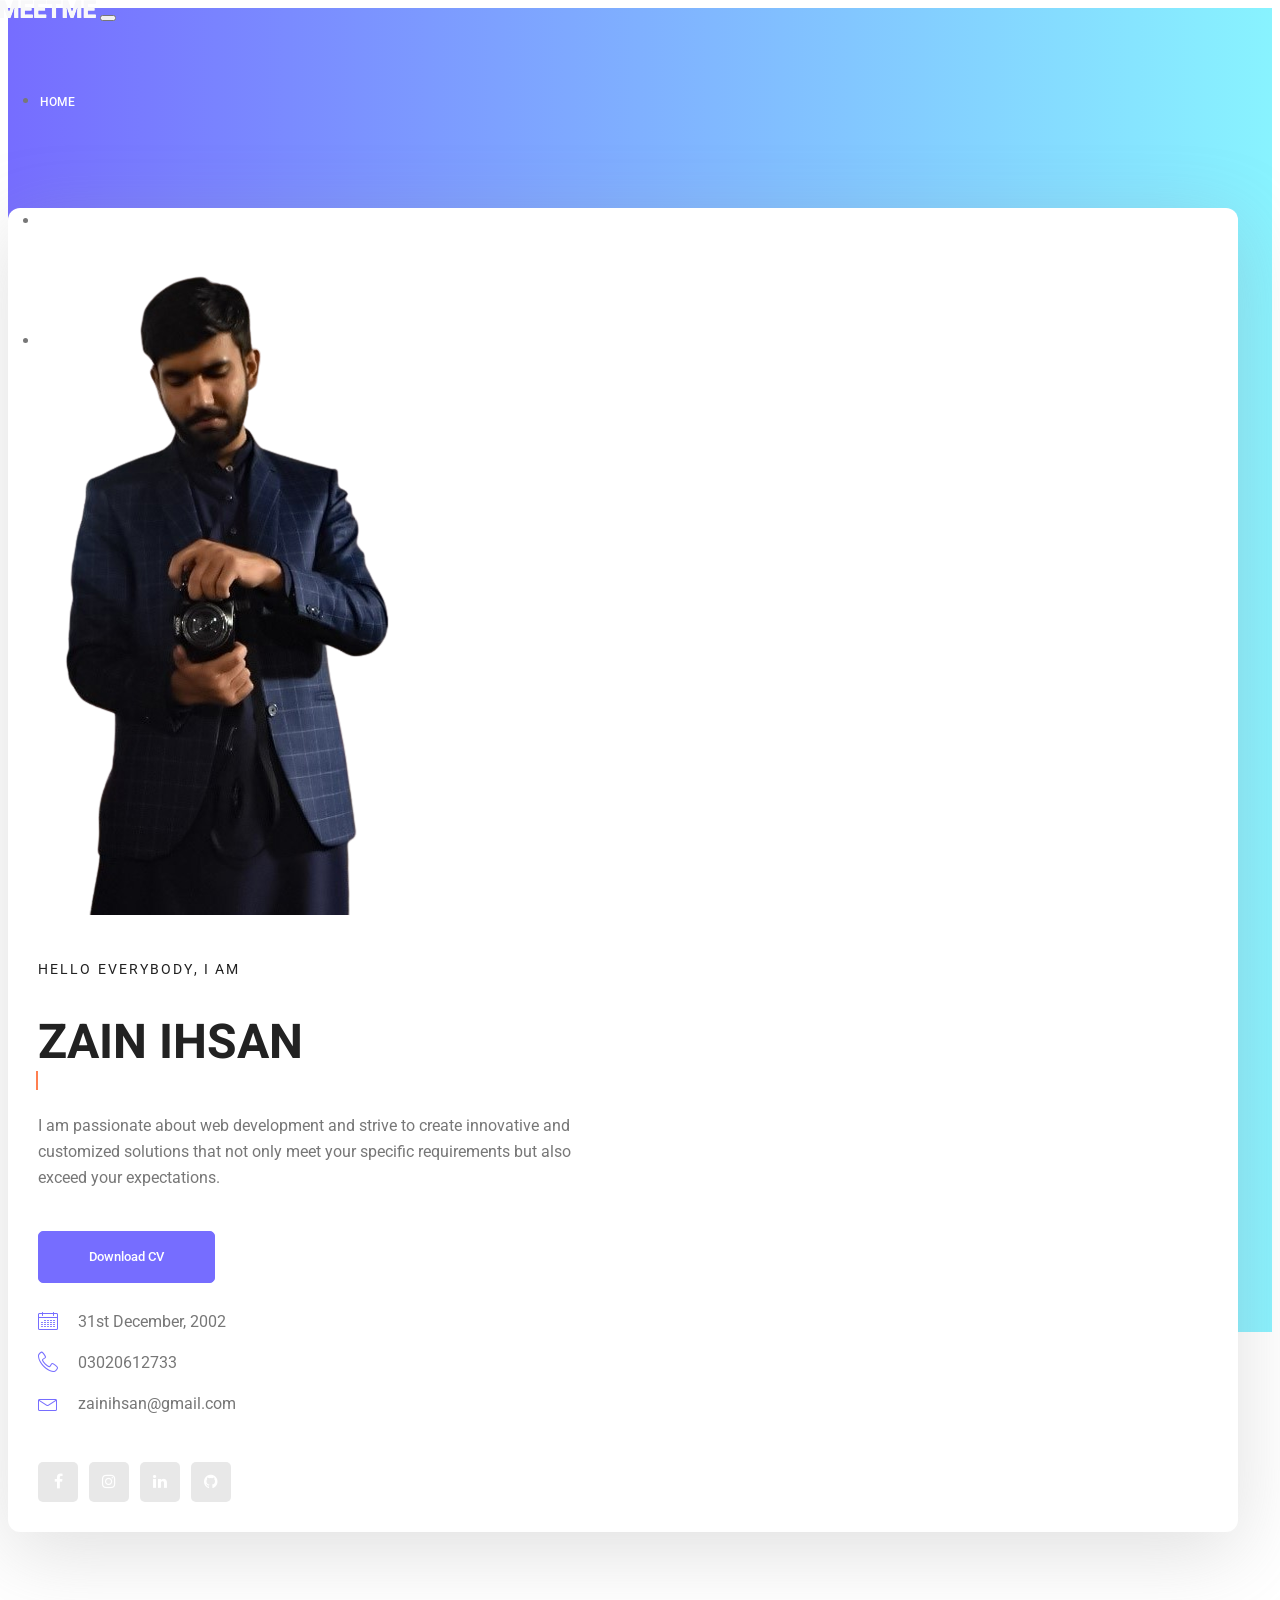
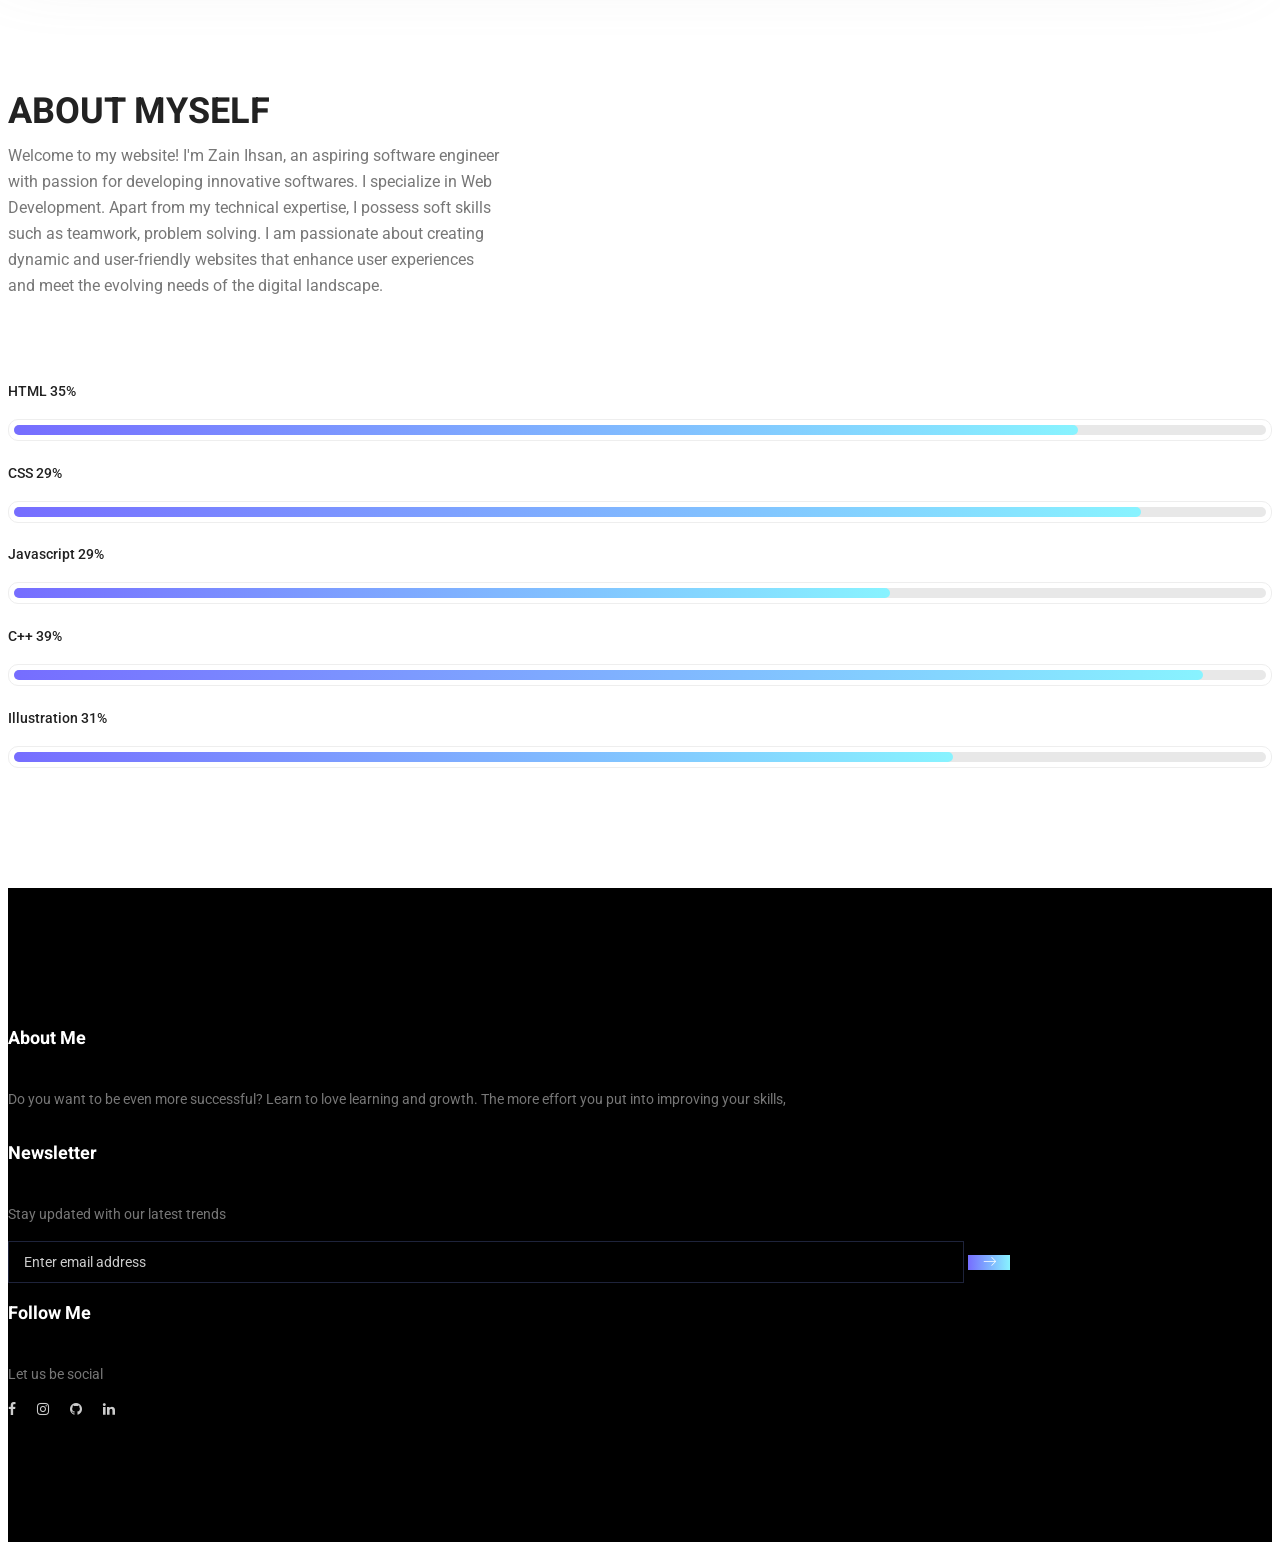
==== index.html @ ea58028f "Add files via upload" ====
<!doctype html>
<html lang="en">
    <head>
        <!-- Required meta tags -->
        <meta charset="utf-8">
        <meta name="viewport" content="width=device-width, initial-scale=1, shrink-to-fit=no">
        <link rel="icon" href="img/favicon.png" type="image/png">
        <title>Meet Zain</title>
        <!-- Bootstrap CSS -->
        <link rel="stylesheet" href="asset/css/bootstrap.css">
        <link rel="stylesheet" href="asset/vendors/linericon/style.css">
        <link rel="stylesheet" href="asset/css/font-awesome.min.css">
        <link rel="stylesheet" href="asset/vendors/owl-carousel/owl.carousel.min.css">
        <link rel="stylesheet" href="asset/vendors/lightbox/simpleLightbox.css">
        <link rel="stylesheet" href="asset/vendors/nice-select/css/nice-select.css">
        <link rel="stylesheet" href="asset/vendors/animate-css/animate.css">
        <link rel="stylesheet" href="asset/vendors/popup/magnific-popup.css">
        <link rel="stylesheet" href="asset/vendors/flaticon/flaticon.css">
        <!-- main css -->
        <link rel="stylesheet" href="asset/css/style.css">
        <link rel="stylesheet" href="asset/css/responsive.css">
    </head>
    <body>
        
        <!--================Header Menu Area =================-->
        <header class="header_area">
            <div class="main_menu">
            	<nav class="navbar navbar-expand-lg navbar-light">
					<div class="container box_1620">
						<!-- Brand and toggle get grouped for better mobile display -->
						<a class="navbar-brand logo_h" href="index.html"><img src="asset/img/logo.png" alt=""></a>
						<button class="navbar-toggler" type="button" data-toggle="collapse" data-target="#navbarSupportedContent" aria-controls="navbarSupportedContent" aria-expanded="false" aria-label="Toggle navigation">
							<span class="icon-bar"></span>
							<span class="icon-bar"></span>
							<span class="icon-bar"></span>
						</button>
						<!-- Collect the nav links, forms, and other content for toggling -->
						<div class="collapse navbar-collapse offset" id="navbarSupportedContent">
							<ul class="nav navbar-nav menu_nav ml-auto">
								<li class="nav-item active"><a class="nav-link" href="index.html">Home</a></li> 
							<!--	<li class="nav-item"><a class="nav-link" href="about-us.html">About</a></li> -->
								<li class="nav-item"><a class="nav-link" href="asset/services.html">Services</a></li> 
							<!--	<li class="nav-item submenu dropdown">
									<a href="#" class="nav-link dropdown-toggle" data-toggle="dropdown" role="button" aria-haspopup="true" aria-expanded="false">Pages</a>
									<ul class="dropdown-menu">
										<li class="nav-item"><a class="nav-link" href="portfolio.html">Portfolio</a></li>
										<li class="nav-item"><a class="nav-link" href="elements.html">Elements</a></li>
									</ul>
								</li> 
								<li class="nav-item submenu dropdown">
									<a href="#" class="nav-link dropdown-toggle" data-toggle="dropdown" role="button" aria-haspopup="true" aria-expanded="false">Blog</a>
									<ul class="dropdown-menu">
										<li class="nav-item"><a class="nav-link" href="blog.html">Blog</a></li>
										<li class="nav-item"><a class="nav-link" href="single-blog.html">Blog Details</a></li>
									</ul>
								</li> -->
								<li class="nav-item"><a class="nav-link" href="asset/contact.html">Contact</a></li>
							</ul>
						</div> 
					</div>
            	</nav>
            </div>
        </header>
        <!--================Header Menu Area =================-->
        
        <!--================Home Banner Area =================-->
        <section class="home_banner_area">
           	<div class="container box_1620">
           		<div class="banner_inner d-flex align-items-center">
					<div class="banner_content">
						<div class="media">
						<!--	<p style="font-family: Roboto, sans-serif;">Hello Everybody, I am</p> -->
							<div class="d-flex">
								<img src="asset/img/personal.png" alt="">
							</div>
							<div class="media-body">

								<div class="personal_text">
									<h6>Hello Everybody, i am</h6>
									<h3>Zain Ihsan</h3>
								<!--	<h4 style="color:orangered;">Junior Web Developer</h4> -->
								    <div class="animated-text"> <span></span> </div>
									<p>I am passionate about web development and strive to create innovative and customized solutions that not only meet your specific requirements but also exceed your expectations.</p>
									<div class="col-md-12 text-right">
                               <a herf="www.google.com" > <button  class="btn submit_btn"> <a href="asset/img/cvF.pdf" style="color: white;" 
                                       >Download CV </a></button> </a>
                            </div> 
                            <br>
									<ul class="list basic_info">
										<li><a href="#"><i class="lnr lnr-calendar-full"></i> 31st December, 2002</a></li>
										<li><a href="tel:03020612733"><i class="lnr lnr-phone-handset"></i> 03020612733</a></li>
										<li><a href="mailto:"zainihsan000@gmail.com><i class="lnr lnr-envelope"></i> zainihsan@gmail.com</a></li>
										
									</ul>
									<ul class="list personal_social">
										<li><a href="https://www.facebook.com/profile.php?id=100004659857976"><i class="fa fa-facebook"></i></a></li>
										<li><a href="https://www.instagram.com/zain_ihsan_000/"><i class="fa fa-instagram"></i></a></li>
										<li><a href="https://pk.linkedin.com/"><i class="fa fa-linkedin"></i></a></li>
										<li><a href="https://github.com/Zain-codes01"><i class="fa fa-github"></i></a></li>
									</ul>
								</div>
							</div>
						</div>
					</div>
				</div>
            </div>
        </section>
        <!--================End Home Banner Area =================-->
        
        <!--================Welcome Area =================-->
        <section class="welcome_area p_120">
        	<div class="container">
        		<div class="row welcome_inner">
        			<div class="col-lg-6">
        				<div class="welcome_text">
        					<h4>About Myself</h4>
        					<p>Welcome to my website! I'm Zain Ihsan, an aspiring software engineer with passion for developing
        					innovative softwares. I specialize in Web Development. Apart from my technical expertise, I possess
        				soft skills such as teamwork, problem solving. I am passionate about creating dynamic and user-friendly websites that enhance user experiences and meet the evolving needs of the digital landscape.</p>
        				<!--	<div class="row">
        						<div class="col-md-4">
        							<div class="wel_item">
        								<i class="lnr lnr-database"></i>
        								<h4>$2.5M</h4>
        								<p>Total Donation</p>
        							</div>
        						</div>
        						<div class="col-md-4">
        							<div class="wel_item">
        								<i class="lnr lnr-book"></i>
        								<h4>1465</h4>
        								<p>Total Projects</p>
        							</div>
        						</div>
        						<div class="col-md-4">
        							<div class="wel_item">
        								<i class="lnr lnr-users"></i>
        								<h4>3965</h4>
        								<p>Total Volunteers</p>
        						-->	</div>
        						</div>
        					</div>
        				</div>
        			</div>
        			<div class="col-lg-6">
        				<div class="tools_expert">
        					<div class="skill_main">
								<div class="skill_item">
									<h4>HTML <span class="counter">85</span>%</h4>
									<div class="progress_br">
										<div class="progress">
											<div class="progress-bar" role="progressbar" aria-valuenow="85" aria-valuemin="0" aria-valuemax="100"></div>
										</div>
									</div>
								</div>
								<div class="skill_item">
									<h4>CSS <span class="counter">70</span>%</h4>
									<div class="progress_br">
										<div class="progress">
											<div class="progress-bar" role="progressbar" aria-valuenow="90" aria-valuemin="0" aria-valuemax="100"></div>
										</div>
									</div>
								</div>
								<div class="skill_item">
									<h4>Javascript <span class="counter">70</span>%</h4>
									<div class="progress_br">
										<div class="progress">
											<div class="progress-bar" role="progressbar" aria-valuenow="70" aria-valuemin="0" aria-valuemax="100"></div>
										</div>
									</div>
								</div>
								<div class="skill_item">
									<h4>C++ <span class="counter">95</span>%</h4>
									<div class="progress_br">
										<div class="progress">
											<div class="progress-bar" role="progressbar" aria-valuenow="95" aria-valuemin="0" aria-valuemax="100"></div>
										</div>
									</div>
								</div>
								<div class="skill_item">
									<h4>Illustration <span class="counter">75</span>%</h4>
									<div class="progress_br">
										<div class="progress">
											<div class="progress-bar" role="progressbar" aria-valuenow="75" aria-valuemin="0" aria-valuemax="100"></div>
										</div>
									</div>
								</div>
							</div>
        				</div>
        			</div>
        		</div>
        	</div>
        </section>
        <!--================End Welcome Area =================-->
        
        <!--================Education =================-->
  <!--      <section class="mytabs_area p_120">
        	<div class="container">
        		<div class="tabs_inner">
					<ul class="nav nav-tabs" id="myTab" role="tablist">
					
						<li class="nav-item">
							<a class="nav-link active" id="profile-tab" data-toggle="tab" href="#profile" role="tab" aria-controls="profile" aria-selected="false">My Education</a>
						</li>
					</ul>
					<div class="tab-content" id="myTabContent">
						<div class="tab-pane fade show active" id="home" role="tabpanel" aria-labelledby="home-tab">
							<ul class="list">
								<li>
									<span></span>
									<div class="media">
										<div class="d-flex">
											<p>March 2017 to 2018</p>
										</div>
										<div class="media-body">
											<h4>Matriculation</h4>
											<p>Hassan Scholars Public School <br />Narowal</p>
										</div>
									</div>
								</li>
								<li>
									<span></span>
									<div class="media">
										<div class="d-flex">
											<p>March 2018 to 2020</p>
										</div>
										<div class="media-body">
											<h4>Intermediate</h4>
											<p>Aspire College <br /> Narowal</p>
										</div>
									</div>
								</li>
								<li>
								<span></span>
									<div class="media">
										<div class="d-flex">
											<p>March 0000 to 0000</p>
										</div>
										<div class="media-body">
											<h4>BS Computer Science</h4>
											<p>Virtual University <br /> Lahore</p>
										</div>
									</div>
								</li>
							</ul>
						</div>
						<div class="tab-pane fade" id="profile" role="tabpanel" aria-labelledby="profile-tab">
							<ul class="list">
								<li>
									<span></span>
									<div class="media">
										<div class="d-flex">
											<p></p>
										</div>
										<div class="media-body">
											<h4>BS Computer Science</h4>
											<p>Riphah International University <br /> Lahore</p>
										</div>
									</div>
								</li>
								<li>
									<span></span>
									<div class="media">
										<div class="d-flex">
											<p>March 2017 to present</p>
										</div>
										<div class="media-body">
											<h4>Colorlib</h4>
											<p>Senior Web Developer <br />Santa monica, Los angeles</p>
										</div>
									</div>
								</li>
								<li>
								<span></span>
									<div class="media">
										<div class="d-flex">
											<p>March 2017 to present</p>
										</div>
										<div class="media-body">
											<h4>Colorlib</h4>
											<p>Senior Web Developer <br />Santa monica, Los angeles</p>
										</div>
									</div>
								</li>
							</ul>
						</div>
					</div>
        		</div>
        	</div>
        </section>   -->




        <!--================End My Tabs Area =================-->
        
        <!--================Feature Area =================-->
        <!--
        <section class="feature_area p_120">
        	<div class="container">
        		<div class="main_title">
        			<h2>offerings to my clients</h2>
        			<p>If you are looking at blank cassettes on the web, you may be very confused at the difference in price. You may see some for as low as $.17 each.</p>
        		</div>
        		<div class="feature_inner row">
        			<div class="col-lg-4 col-md-6">
        				<div class="feature_item">
        					<i class="flaticon-city"></i>
        					<h4>Architecture</h4>
        					<p>If you are looking at blank cassettes on the web, you may be very confused at the difference in price. You may see some for as low as $17 each.</p>
        				</div>
        			</div>
        			<div class="col-lg-4 col-md-6">
        				<div class="feature_item">
        					<i class="flaticon-skyline"></i>
        					<h4>Interior Design</h4>
        					<p>If you are looking at blank cassettes on the web, you may be very confused at the difference in price. You may see some for as low as $17 each.</p>
        				</div>
        			</div>
        			<div class="col-lg-4 col-md-6">
        				<div class="feature_item">
        					<i class="flaticon-sketch"></i>
        					<h4>Concept Design</h4>
        					<p>If you are looking at blank cassettes on the web, you may be very confused at the difference in price. You may see some for as low as $17 each.</p>
        				</div>
        			</div>
        		</div>
        	</div>
        </section> -->
        <!--================End Feature Area =================-->
        
        <!--================Home Gallery Area =================-->
        <!--
        <section class="home_gallery_area p_120">
        	<div class="container">
        		<div class="main_title">
        			<h2>Our Latest Featured Projects</h2>
        			<p>Who are in extremely love with eco friendly system.</p>
        		</div>
        		<div class="isotope_fillter">
        			<ul class="gallery_filter list">
						<li class="active" data-filter="*"><a href="#">All</a></li>
						<li data-filter=".brand"><a href="#">Vector</a></li>
						<li data-filter=".manipul"><a href="#">Raster</a></li>
						<li data-filter=".creative"><a href="#">UI/UX</a></li>
						<li data-filter=".design"><a href="#">Printing</a></li>
					</ul>
        		</div>
        	</div>
        	<div class="container">
        		<div class="gallery_f_inner row imageGallery1">
        			<div class="col-lg-4 col-md-4 col-sm-6 brand manipul design print">
        				<div class="h_gallery_item">
        					<div class="g_img_item">
        						<img class="img-fluid" src="img/gallery/project-1.jpg" alt="">
        						<a class="light" href="img/gallery/project-1.jpg"><img src="img/gallery/icon.png" alt=""></a>
        					</div>
        					<div class="g_item_text">
        						<h4>3D Helmet Design</h4>
        						<p>Client Project</p>
        					</div>
        				</div>
        			</div>
        			<div class="col-lg-4 col-md-4 col-sm-6 brand manipul creative">
        				<div class="h_gallery_item">
        					<div class="g_img_item">
        						<img class="img-fluid" src="img/gallery/project-2.jpg" alt="">
        						<a class="light" href="img/gallery/project-2.jpg"><img src="img/gallery/icon.png" alt=""></a>
        					</div>
        					<div class="g_item_text">
        						<h4>2D Vinyl Design</h4>
        						<p>Client Project</p>
        					</div>
        				</div>
        			</div>
        			<div class="col-lg-4 col-md-4 col-sm-6 manipul creative design print">
        				<div class="h_gallery_item">
        					<div class="g_img_item">
        						<img class="img-fluid" src="img/gallery/project-3.jpg" alt="">
        						<a class="light" href="img/gallery/project-3.jpg"><img src="img/gallery/icon.png" alt=""></a>
        					</div>
        					<div class="g_item_text">
        						<h4>Creative Poster Design</h4>
        						<p>Client Project</p>
        					</div>
        				</div>
        			</div>
        			<div class="col-lg-4 col-md-4 col-sm-6 brand creative print">
        				<div class="h_gallery_item">
        					<div class="g_img_item">
        						<img class="img-fluid" src="img/gallery/project-4.jpg" alt="">
        						<a class="light" href="img/gallery/project-4.jpg"><img src="img/gallery/icon.png" alt=""></a>
        					</div>
        					<div class="g_item_text">
        						<h4>Embosed Logo Design</h4>
        						<p>Client Project</p>
        					</div>
        				</div>
        			</div>
        			<div class="col-lg-4 col-md-4 col-sm-6 brand manipul design">
        				<div class="h_gallery_item">
        					<div class="g_img_item">
        						<img class="img-fluid" src="img/gallery/project-5.jpg" alt="">
        						<a class="light" href="img/gallery/project-5.jpg"><img src="img/gallery/icon.png" alt=""></a>
        					</div>
        					<div class="g_item_text">
        						<h4>3D Disposable Bottle</h4>
        						<p>Client Project</p>
        					</div>
        				</div>
        			</div>
        			<div class="col-lg-4 col-md-4 col-sm-6 brand creative">
        				<div class="h_gallery_item">
        					<div class="g_img_item">
        						<img class="img-fluid" src="img/gallery/project-6.jpg" alt="">
        						<a class="light" href="img/gallery/project-6.jpg"><img src="img/gallery/icon.png" alt=""></a>
        					</div>
        					<div class="g_item_text">
        						<h4>3D Logo Design</h4>
        						<p>Client Project</p>
        					</div>
        				</div>
        			</div>
        		</div>
        		<div class="more_btn">
        			<a class="main_btn" href="#">Load More Items</a>
        		</div>
        	</div>
        </section>  -->
        <!--================End Home Gallery Area =================-->
        
        <!--================Testimonials Area =================-->
      <!--  <section class="testimonials_area p_120">
        	<div class="container">
        		<div class="main_title">
        			<h2>Testimonials</h2>
        			<p>If you are looking at blank cassettes on the web, you may be very confused at the difference in price. You may see some for as low as $.17 each.</p>
        		</div>
        		<div class="testi_inner">
					<div class="testi_slider owl-carousel">
						<div class="item">
							<div class="testi_item">
								<p>As conscious traveling Paup ers we must always be oncerned about our dear Mother Earth. If you think about it, you travel across her face</p>
								<h4>Fanny Spencer</h4>
								<a href="#"><i class="fa fa-star"></i></a>
								<a href="#"><i class="fa fa-star"></i></a>
								<a href="#"><i class="fa fa-star"></i></a>
								<a href="#"><i class="fa fa-star"></i></a>
								<a href="#"><i class="fa fa-star-half-o"></i></a>
							</div>
						</div>
						<div class="item">
							<div class="testi_item">
								<p>As conscious traveling Paup ers we must always be oncerned about our dear Mother Earth. If you think about it, you travel across her face</p>
								<h4>Fanny Spencer</h4>
								<a href="#"><i class="fa fa-star"></i></a>
								<a href="#"><i class="fa fa-star"></i></a>
								<a href="#"><i class="fa fa-star"></i></a>
								<a href="#"><i class="fa fa-star"></i></a>
								<a href="#"><i class="fa fa-star-half-o"></i></a>
							</div>
						</div>
						<div class="item">
							<div class="testi_item">
								<p>As conscious traveling Paup ers we must always be oncerned about our dear Mother Earth. If you think about it, you travel across her face</p>
								<h4>Fanny Spencer</h4>
								<a href="#"><i class="fa fa-star"></i></a>
								<a href="#"><i class="fa fa-star"></i></a>
								<a href="#"><i class="fa fa-star"></i></a>
								<a href="#"><i class="fa fa-star"></i></a>
								<a href="#"><i class="fa fa-star-half-o"></i></a>
							</div>
						</div>
					</div>
        		</div>
        	</div>
        </section>  -->
        <!--================End Testimonials Area =================-->
        
        <!--================Footer Area =================-->
        <footer class="footer_area p_120">
        	<div class="container">
        		<div class="row footer_inner">
        			<div class="col-lg-5 col-sm-6">
        				<aside class="f_widget ab_widget">
        					<div class="f_title">
        						<h3>About Me</h3>
        					</div>
        					<p>Do you want to be even more successful? Learn to love learning and growth. The more effort you put into improving your skills,</p>
        					
        				</aside>
        			</div>
        			<div class="col-lg-5 col-sm-6">
        				<aside class="f_widget news_widget">
        					<div class="f_title">
        						<h3>Newsletter</h3>
        					</div>
        					<p>Stay updated with our latest trends</p>
        					<div id="mc_embed_signup">
                                <form target="_blank" action="https://spondonit.us12.list-manage.com/subscribe/post?u=1462626880ade1ac87bd9c93a&amp;id=92a4423d01" method="get" class="subscribe_form relative">
                                	<div class="input-group d-flex flex-row">
                                        <input name="EMAIL" placeholder="Enter email address" onfocus="this.placeholder = ''" onblur="this.placeholder = 'Email Address '" required="" type="email">
                                        <button class="btn sub-btn"><span class="lnr lnr-arrow-right"></span></button>		
                                    </div>				
                                    <div class="mt-10 info"></div>
                                </form>
                            </div>
        				</aside>
        			</div>
        			<div class="col-lg-2">
        				<aside class="f_widget social_widget">
        					<div class="f_title">
        						<h3>Follow Me</h3>
        					</div>
        					<p>Let us be social</p>
        					<ul class="list">
        						<li><a href="https://www.facebook.com/profile.php?id=100004659857976"><i class="fa fa-facebook"></i></a></li>
        						<li><a href="https://www.instagram.com/zain_ihsan_000/"><i class="fa fa-instagram"></i></a></li>
        						<li><a href="https://github.com/Zain-codes01"><i class="fa fa-github"></i></a></li>
        						<li><a href="#"><i class="fa fa-linkedin"></i></a></li>
        					</ul>
        				</aside>
        			</div>
        		</div>
        	</div>
        </footer>
        <!--================End Footer Area =================-->
        
        
        
        
        
        
        <!-- Optional JavaScript -->
        <!-- jQuery first, then Popper.js, then Bootstrap JS -->
        <script src="asset/js/jquery-3.3.1.min.js"></script>
        <script src="asset/js/popper.js"></script>
        <script src="asset/js/bootstrap.min.js"></script>
        <script src="asset/js/stellar.js"></script>
        <script src="asset/vendors/lightbox/simpleLightbox.min.js"></script>
        <script src="asset/vendors/nice-select/js/jquery.nice-select.min.js"></script>
        <script src="asset/vendors/isotope/imagesloaded.pkgd.min.js"></script>
        <script src="asset/vendors/isotope/isotope.pkgd.min.js"></script>
        <script src="asset/vendors/owl-carousel/owl.carousel.min.js"></script>
        <script src="asset/vendors/popup/jquery.magnific-popup.min.js"></script>
        <script src="asset/js/jquery.ajaxchimp.min.js"></script>
        <script src="asset/vendors/counter-up/jquery.waypoints.min.js"></script>
        <script src="asset/vendors/counter-up/jquery.counterup.min.js"></script>
        <script src="asset/js/mail-script.js"></script>
        <script src="asset/js/theme.js"></script>
    </body>
</html>
---- asset/vendors/linericon/style.css ----
@font-face {
	font-family: 'Linearicons-Free';
	src:url('fonts/Linearicons-Free.eot?w118d');
	src:url('fonts/Linearicons-Free.eot?#iefixw118d') format('embedded-opentype'),
		url('fonts/Linearicons-Free.woff2?w118d') format('woff2'),
		url('fonts/Linearicons-Free.woff?w118d') format('woff'),
		url('fonts/Linearicons-Free.ttf?w118d') format('truetype'),
		url('fonts/Linearicons-Free.svg?w118d#Linearicons-Free') format('svg');
	font-weight: normal;
	font-style: normal;
}

.lnr {
	font-family: 'Linearicons-Free';
	speak: none;
	font-style: normal;
	font-weight: normal;
	font-variant: normal;
	text-transform: none;
	line-height: 1;

	/* Better Font Rendering =========== */
	-webkit-font-smoothing: antialiased;
	-moz-osx-font-smoothing: grayscale;
}

.lnr-home:before {
	content: "\e800";
}
.lnr-apartment:before {
	content: "\e801";
}
.lnr-pencil:before {
	content: "\e802";
}
.lnr-magic-wand:before {
	content: "\e803";
}
.lnr-drop:before {
	content: "\e804";
}
.lnr-lighter:before {
	content: "\e805";
}
.lnr-poop:before {
	content: "\e806";
}
.lnr-sun:before {
	content: "\e807";
}
.lnr-moon:before {
	content: "\e808";
}
.lnr-cloud:before {
	content: "\e809";
}
.lnr-cloud-upload:before {
	content: "\e80a";
}
.lnr-cloud-download:before {
	content: "\e80b";
}
.lnr-cloud-sync:before {
	content: "\e80c";
}
.lnr-cloud-check:before {
	content: "\e80d";
}
.lnr-database:before {
	content: "\e80e";
}
.lnr-lock:before {
	content: "\e80f";
}
.lnr-cog:before {
	content: "\e810";
}
.lnr-trash:before {
	content: "\e811";
}
.lnr-dice:before {
	content: "\e812";
}
.lnr-heart:before {
	content: "\e813";
}
.lnr-star:before {
	content: "\e814";
}
.lnr-star-half:before {
	content: "\e815";
}
.lnr-star-empty:before {
	content: "\e816";
}
.lnr-flag:before {
	content: "\e817";
}
.lnr-envelope:before {
	content: "\e818";
}
.lnr-paperclip:before {
	content: "\e819";
}
.lnr-inbox:before {
	content: "\e81a";
}
.lnr-eye:before {
	content: "\e81b";
}
.lnr-printer:before {
	content: "\e81c";
}
.lnr-file-empty:before {
	content: "\e81d";
}
.lnr-file-add:before {
	content: "\e81e";
}
.lnr-enter:before {
	content: "\e81f";
}
.lnr-exit:before {
	content: "\e820";
}
.lnr-graduation-hat:before {
	content: "\e821";
}
.lnr-license:before {
	content: "\e822";
}
.lnr-music-note:before {
	content: "\e823";
}
.lnr-film-play:before {
	content: "\e824";
}
.lnr-camera-video:before {
	content: "\e825";
}
.lnr-camera:before {
	content: "\e826";
}
.lnr-picture:before {
	content: "\e827";
}
.lnr-book:before {
	content: "\e828";
}
.lnr-bookmark:before {
	content: "\e829";
}
.lnr-user:before {
	content: "\e82a";
}
.lnr-users:before {
	content: "\e82b";
}
.lnr-shirt:before {
	content: "\e82c";
}
.lnr-store:before {
	content: "\e82d";
}
.lnr-cart:before {
	content: "\e82e";
}
.lnr-tag:before {
	content: "\e82f";
}
.lnr-phone-handset:before {
	content: "\e830";
}
.lnr-phone:before {
	content: "\e831";
}
.lnr-pushpin:before {
	content: "\e832";
}
.lnr-map-marker:before {
	content: "\e833";
}
.lnr-map:before {
	content: "\e834";
}
.lnr-location:before {
	content: "\e835";
}
.lnr-calendar-full:before {
	content: "\e836";
}
.lnr-keyboard:before {
	content: "\e837";
}
.lnr-spell-check:before {
	content: "\e838";
}
.lnr-screen:before {
	content: "\e839";
}
.lnr-smartphone:before {
	content: "\e83a";
}
.lnr-tablet:before {
	content: "\e83b";
}
.lnr-laptop:before {
	content: "\e83c";
}
.lnr-laptop-phone:before {
	content: "\e83d";
}
.lnr-power-switch:before {
	content: "\e83e";
}
.lnr-bubble:before {
	content: "\e83f";
}
.lnr-heart-pulse:before {
	content: "\e840";
}
.lnr-construction:before {
	content: "\e841";
}
.lnr-pie-chart:before {
	content: "\e842";
}
.lnr-chart-bars:before {
	content: "\e843";
}
.lnr-gift:before {
	content: "\e844";
}
.lnr-diamond:before {
	content: "\e845";
}
.lnr-linearicons:before {
	content: "\e846";
}
.lnr-dinner:before {
	content: "\e847";
}
.lnr-coffee-cup:before {
	content: "\e848";
}
.lnr-leaf:before {
	content: "\e849";
}
.lnr-paw:before {
	content: "\e84a";
}
.lnr-rocket:before {
	content: "\e84b";
}
.lnr-briefcase:before {
	content: "\e84c";
}
.lnr-bus:before {
	content: "\e84d";
}
.lnr-car:before {
	content: "\e84e";
}
.lnr-train:before {
	content: "\e84f";
}
.lnr-bicycle:before {
	content: "\e850";
}
.lnr-wheelchair:before {
	content: "\e851";
}
.lnr-select:before {
	content: "\e852";
}
.lnr-earth:before {
	content: "\e853";
}
.lnr-smile:before {
	content: "\e854";
}
.lnr-sad:before {
	content: "\e855";
}
.lnr-neutral:before {
	content: "\e856";
}
.lnr-mustache:before {
	content: "\e857";
}
.lnr-alarm:before {
	content: "\e858";
}
.lnr-bullhorn:before {
	content: "\e859";
}
.lnr-volume-high:before {
	content: "\e85a";
}
.lnr-volume-medium:before {
	content: "\e85b";
}
.lnr-volume-low:before {
	content: "\e85c";
}
.lnr-volume:before {
	content: "\e85d";
}
.lnr-mic:before {
	content: "\e85e";
}
.lnr-hourglass:before {
	content: "\e85f";
}
.lnr-undo:before {
	content: "\e860";
}
.lnr-redo:before {
	content: "\e861";
}
.lnr-sync:before {
	content: "\e862";
}
.lnr-history:before {
	content: "\e863";
}
.lnr-clock:before {
	content: "\e864";
}
.lnr-download:before {
	content: "\e865";
}
.lnr-upload:before {
	content: "\e866";
}
.lnr-enter-down:before {
	content: "\e867";
}
.lnr-exit-up:before {
	content: "\e868";
}
.lnr-bug:before {
	content: "\e869";
}
.lnr-code:before {
	content: "\e86a";
}
.lnr-link:before {
	content: "\e86b";
}
.lnr-unlink:before {
	content: "\e86c";
}
.lnr-thumbs-up:before {
	content: "\e86d";
}
.lnr-thumbs-down:before {
	content: "\e86e";
}
.lnr-magnifier:before {
	content: "\e86f";
}
.lnr-cross:before {
	content: "\e870";
}
.lnr-menu:before {
	content: "\e871";
}
.lnr-list:before {
	content: "\e872";
}
.lnr-chevron-up:before {
	content: "\e873";
}
.lnr-chevron-down:before {
	content: "\e874";
}
.lnr-chevron-left:before {
	content: "\e875";
}
.lnr-chevron-right:before {
	content: "\e876";
}
.lnr-arrow-up:before {
	content: "\e877";
}
.lnr-arrow-down:before {
	content: "\e878";
}
.lnr-arrow-left:before {
	content: "\e879";
}
.lnr-arrow-right:before {
	content: "\e87a";
}
.lnr-move:before {
	content: "\e87b";
}
.lnr-warning:before {
	content: "\e87c";
}
.lnr-question-circle:before {
	content: "\e87d";
}
.lnr-menu-circle:before {
	content: "\e87e";
}
.lnr-checkmark-circle:before {
	content: "\e87f";
}
.lnr-cross-circle:before {
	content: "\e880";
}
.lnr-plus-circle:before {
	content: "\e881";
}
.lnr-circle-minus:before {
	content: "\e882";
}
.lnr-arrow-up-circle:before {
	content: "\e883";
}
.lnr-arrow-down-circle:before {
	content: "\e884";
}
.lnr-arrow-left-circle:before {
	content: "\e885";
}
.lnr-arrow-right-circle:before {
	content: "\e886";
}
.lnr-chevron-up-circle:before {
	content: "\e887";
}
.lnr-chevron-down-circle:before {
	content: "\e888";
}
.lnr-chevron-left-circle:before {
	content: "\e889";
}
.lnr-chevron-right-circle:before {
	content: "\e88a";
}
.lnr-crop:before {
	content: "\e88b";
}
.lnr-frame-expand:before {
	content: "\e88c";
}
.lnr-frame-contract:before {
	content: "\e88d";
}
.lnr-layers:before {
	content: "\e88e";
}
.lnr-funnel:before {
	content: "\e88f";
}
.lnr-text-format:before {
	content: "\e890";
}
.lnr-text-format-remove:before {
	content: "\e891";
}
.lnr-text-size:before {
	content: "\e892";
}
.lnr-bold:before {
	content: "\e893";
}
.lnr-italic:before {
	content: "\e894";
}
.lnr-underline:before {
	content: "\e895";
}
.lnr-strikethrough:before {
	content: "\e896";
}
.lnr-highlight:before {
	content: "\e897";
}
.lnr-text-align-left:before {
	content: "\e898";
}
.lnr-text-align-center:before {
	content: "\e899";
}
.lnr-text-align-right:before {
	content: "\e89a";
}
.lnr-text-align-justify:before {
	content: "\e89b";
}
.lnr-line-spacing:before {
	content: "\e89c";
}
.lnr-indent-increase:before {
	content: "\e89d";
}
.lnr-indent-decrease:before {
	content: "\e89e";
}
.lnr-pilcrow:before {
	content: "\e89f";
}
.lnr-direction-ltr:before {
	content: "\e8a0";
}
.lnr-direction-rtl:before {
	content: "\e8a1";
}
.lnr-page-break:before {
	content: "\e8a2";
}
.lnr-sort-alpha-asc:before {
	content: "\e8a3";
}
.lnr-sort-amount-asc:before {
	content: "\e8a4";
}
.lnr-hand:before {
	content: "\e8a5";
}
.lnr-pointer-up:before {
	content: "\e8a6";
}
.lnr-pointer-right:before {
	content: "\e8a7";
}
.lnr-pointer-down:before {
	content: "\e8a8";
}
.lnr-pointer-left:before {
	content: "\e8a9";
}
---- asset/vendors/lightbox/simpleLightbox.css ----
.slbOverlay, .slbWrapOuter, .slbWrap {
  position: fixed;
  top: 0;
  right: 0;
  bottom: 0;
  left: 0;
}

.slbOverlay {
  overflow: hidden;
  z-index: 2000;
  background-color: #000;
  opacity: 0.7;
  filter: alpha(opacity=70);
  -webkit-animation: slbOverlay 0.5s;
  -moz-animation: slbOverlay 0.5s;
  animation: slbOverlay 0.5s;
}

.slbWrapOuter {
  overflow-x: hidden;
  overflow-y: auto;
  z-index: 2010;
}

.slbWrap {
  position: absolute;
  text-align: center;
}

.slbWrap:before {
  content: "";
  display: inline-block;
  height: 100%;
  vertical-align: middle;
}

.slbContentOuter {
  display: inline-block;
  vertical-align: middle;
  margin: 0px auto;
  padding: 0 1em;
  box-sizing: border-box;
  z-index: 2020;
  text-align: left;
  max-width: 100%;
}

.slbContentEl .slbContentOuter {
  padding: 5em 1em;
}

.slbContent {
  position: relative;
}

.slbContentEl .slbContent {
  -webkit-animation: slbEnter 0.3s;
  -moz-animation: slbEnter 0.3s;
  animation: slbEnter 0.3s;
  background-color: #fff;
  box-shadow: 0 0.2em 1em rgba(0, 0, 0, 0.4);
}

.slbImageWrap {
  -webkit-animation: slbEnter 0.3s;
  -moz-animation: slbEnter 0.3s;
  animation: slbEnter 0.3s;
  position: relative;
}

.slbImageWrap:after {
  content: "";
  position: absolute;
  left: 0;
  right: 0;
  top: 5em;
  bottom: 5em;
  display: block;
  z-index: -1;
  box-shadow: 0 0.2em 1em rgba(0, 0, 0, 0.6);
  background-color: #FFF;
}

.slbImage {
  width: auto;
  max-width: 100%;
  height: auto;
  display: block;
  line-height: 0;
  box-sizing: border-box;
  padding: 5em 0;
  margin: 0 auto;
}

.slbCaption {
  display: inline-block;
  max-width: 100%;
  overflow: hidden;
  text-overflow: ellipsis;
  white-space: nowrap;
  word-wrap: normal;
  font-size: 1.4em;
  position: absolute;
  left: 0;
  right: 0;
  bottom: 0;
  padding: 0.71429em 0;
  color: #fff;
  color: rgba(255, 255, 255, 0.7);
  text-align: center;
}

.slbCloseBtn, .slbArrow {
  margin: 0;
  padding: 0;
  border: 0;
  cursor: pointer;
  background: none;
}

.slbCloseBtn::-moz-focus-inner, .slbArrow::-moz-focus-inner {
  padding: 0;
  border: 0;
}

.slbCloseBtn:hover, .slbArrow:hover {
  opacity: 0.5;
}

.slbCloseBtn:active, .slbArrow:active {
  opacity: 0.8;
}

.slbCloseBtn {
  -webkit-animation: slbEnter 0.3s;
  -moz-animation: slbEnter 0.3s;
  animation: slbEnter 0.3s;
  font-size: 3em;
  width: 1.66667em;
  height: 1.66667em;
  line-height: 1.66667em;
  position: absolute;
  right: -0.33333em;
  top: 0;
  color: #fff;
  color: rgba(255, 255, 255, 0.7);
  text-align: center;
    outline: none;
    box-shadow: none;
}

.slbLoading .slbCloseBtn {
  display: none;
}

.slbLoadingText {
  font-size: 1.4em;
  color: #fff;
  color: rgba(255, 255, 255, 0.9);
}

.slbArrows {
  position: fixed;
  top: 50%;
  left: 0;
  right: 0;
}

.slbLoading .slbArrows {
  display: none;
}

.slbArrow {
  position: absolute;
  top: 50%;
  margin-top: -5em;
  width: 5em;
  height: 10em;
  opacity: 0.7;
  text-indent: -999em;
  overflow: hidden;
    outline: none;
    box-shadow: none;
}

.slbArrow:before {
  content: "";
  position: absolute;
  top: 50%;
  left: 50%;
  margin: -0.8em 0 0 -0.8em;
  border: 0.8em solid transparent;
}

.slbArrow.next {
  right: 0;
}

.slbArrow.next:before {
  border-left-color: #fff;
}

.slbArrow.prev {
  left: 0;
}

.slbArrow.prev:before {
  border-right-color: #fff;
}

.slbIframeCont {
  width: 80em;
  height: 0;
  overflow: hidden;
  padding-top: 56.25%;
  margin: 5em 0;
}

.slbIframe {
  position: absolute;
  top: 0;
  left: 0;
  width: 100%;
  height: 100%;
  box-shadow: 0 0.2em 1em rgba(0, 0, 0, 0.6);
  background: #000;
}

@-webkit-keyframes slbOverlay {
  from {
    opacity: 0;
  }
  to {
    opacity: 0.7;
  }
}

@-moz-keyframes slbOverlay {
  from {
    opacity: 0;
  }
  to {
    opacity: 0.7;
  }
}

@keyframes slbOverlay {
  from {
    opacity: 0;
  }
  to {
    opacity: 0.7;
  }
}

@-webkit-keyframes slbEnter {
  from {
    opacity: 0;
    -webkit-transform: translate3d(0, -1em, 0);
  }
  to {
    opacity: 1;
    -webkit-transform: translate3d(0, 0, 0);
  }
}

@-moz-keyframes slbEnter {
  from {
    opacity: 0;
    -moz-transform: translate3d(0, -1em, 0);
  }
  to {
    opacity: 1;
    -moz-transform: translate3d(0, 0, 0);
  }
}

@keyframes slbEnter {
  from {
    opacity: 0;
    -webkit-transform: translate3d(0, -1em, 0);
    -moz-transform: translate3d(0, -1em, 0);
    -ms-transform: translate3d(0, -1em, 0);
    -o-transform: translate3d(0, -1em, 0);
    transform: translate3d(0, -1em, 0);
  }
  to {
    opacity: 1;
    -webkit-transform: translate3d(0, 0, 0);
    -moz-transform: translate3d(0, 0, 0);
    -ms-transform: translate3d(0, 0, 0);
    -o-transform: translate3d(0, 0, 0);
    transform: translate3d(0, 0, 0);
  }
}
---- asset/css/style.css ----
/*----------------------------------------------------
@File: Default Styles
@Author: Rocky Ahmed
@URL: http://wethemez.com
Author E-mail: rockybd1995@gmail.com

This file contains the styling for the actual theme, this
is the file you need to edit to change the look of the
theme.
---------------------------------------------------- */
/*=====================================================================
@Template Name: Builder Construction 
@Author: Rocky Ahmed
@Developed By: Rocky Ahmed
@Developer URL: http://rocky.wethemez.com
Author E-mail: rockybd1995@gmail.com

@Default Styles

Table of Content:
01/ Variables
02/ predefin
03/ header
04/ button
05/ banner
06/ breadcrumb
07/ about
08/ team
09/ project 
10/ price 
11/ team 
12/ blog 
13/ video  
14/ features  
15/ career  
16/ contact 
17/ footer

=====================================================================*/
/*----------------------------------------------------*/
/*font Variables*/
/*Color Variables*/
/*=================== fonts ====================*/
@import url("https://fonts.googleapis.com/css?family=Heebo:300,400,700,900|Roboto:300,400,500,700");
/*---------------------------------------------------- */
/*----------------------------------------------------*/
.list {
  list-style: none;
  margin: 0px;
  padding: 0px; }

a {
  text-decoration: none;
  transition: all 0.3s ease-in-out; }
  a:hover, a:focus {
    text-decoration: none;
    outline: none; }

.row.m0 {
  margin: 0px; }

body {
  line-height: 26px;
  font-size: 16px;
  font-family: "Roboto", sans-serif;
  font-weight: normal;
  color: #777777; }

h1, h2, h3, h4, h5, h6 {
  font-family: "Heebo", sans-serif;
  font-weight: bold; }

button:focus {
  outline: none;
  box-shadow: none; }

.p0 {
  padding-left: 0px;
  padding-right: 0px; }

.p_120 {
  padding-top: 120px;
  padding-bottom: 120px; }

.p_100 {
  padding-top: 100px;
  padding-bottom: 100px; }

.pad_top {
  padding-top: 120px; }

.pad_bt {
  padding-bottom: 120px; }

.mt-25 {
  margin-top: 25px; }

@media (min-width: 1200px) {
  .container {
    max-width: 1170px; } }

@media (min-width: 1620px) {
  .box_1620 {
    max-width: 1620px;
    margin: auto;
    width: 100%;
    padding-left: 0px;
    padding-right: 0px; } }
/* Main Title Area css
============================================================================================ */
.main_title {
  text-align: center;
  max-width: 670px;
  margin: 0px auto 75px; }
  .main_title h2 {
    font-family: "Heebo", sans-serif;
    font-size: 36px;
    color: #222222;
    margin-bottom: 15px;
    text-transform: uppercase; }
  .main_title p {
    font-size: 16px;
    font-family: "Roboto", sans-serif;
    font-weight: normal;
    line-height: 26px;
    color: #777777;
    margin-bottom: 0px; }

/* End Main Title Area css
============================================================================================ */
/*---------------------------------------------------- */
/*----------------------------------------------------*/
.header_area {
  position: absolute;
  width: 100%;
  top: 0;
  left: 0;
  z-index: 99;
  transition: background 0.4s, all 0.3s linear; }
  .header_area .navbar {
    background: transparent;
    padding: 0px;
    border: 0px;
    border-radius: 0px; }
    .header_area .navbar .nav .nav-item {
      margin-right: 45px; }
      .header_area .navbar .nav .nav-item .nav-link {
        font: 500 12px/120px "Roboto", sans-serif;
        text-transform: uppercase;
        color: #fff;
        padding: 0px;
        display: inline-block; }
        .header_area .navbar .nav .nav-item .nav-link:after {
          display: none; }
      .header_area .navbar .nav .nav-item:hover .nav-link, .header_area .navbar .nav .nav-item.active .nav-link {
        color: #fff; }
      .header_area .navbar .nav .nav-item.submenu {
        position: relative; }
        .header_area .navbar .nav .nav-item.submenu ul {
          border: none;
          padding: 0px;
          border-radius: 0px;
          box-shadow: none;
          margin: 0px;
          background: #fff;
          box-shadow: 0px 3px 16px 0px rgba(0, 0, 0, 0.1); }
          @media (min-width: 992px) {
            .header_area .navbar .nav .nav-item.submenu ul {
              position: absolute;
              top: 120%;
              left: 0px;
              min-width: 200px;
              text-align: left;
              opacity: 0;
              transition: all 300ms ease-in;
              visibility: hidden;
              display: block;
              border: none;
              padding: 0px;
              border-radius: 0px; } }
          .header_area .navbar .nav .nav-item.submenu ul:before {
            content: "";
            width: 0;
            height: 0;
            border-style: solid;
            border-width: 10px 10px 0 10px;
            border-color: #eeeeee transparent transparent transparent;
            position: absolute;
            right: 24px;
            top: 45px;
            z-index: 3;
            opacity: 0;
            transition: all 400ms linear; }
          .header_area .navbar .nav .nav-item.submenu ul .nav-item {
            display: block;
            float: none;
            margin-right: 0px;
            border-bottom: 1px solid #ededed;
            margin-left: 0px;
            transition: all 0.4s linear; }
            .header_area .navbar .nav .nav-item.submenu ul .nav-item .nav-link {
              line-height: 45px;
              color: #222222;
              padding: 0px 30px;
              transition: all 150ms linear;
              display: block;
              margin-right: 0px; }
            .header_area .navbar .nav .nav-item.submenu ul .nav-item:last-child {
              border-bottom: none; }
            .header_area .navbar .nav .nav-item.submenu ul .nav-item:hover .nav-link {
              background: #766dff;
              color: #fff; }
        @media (min-width: 992px) {
          .header_area .navbar .nav .nav-item.submenu:hover ul {
            visibility: visible;
            opacity: 1;
            top: 100%; } }
        .header_area .navbar .nav .nav-item.submenu:hover ul .nav-item {
          margin-top: 0px; }
      .header_area .navbar .nav .nav-item:last-child {
        margin-right: 0px; }
    .header_area .navbar .search {
      font-size: 12px;
      line-height: 60px;
      display: inline-block;
      color: #222222;
      margin-left: 80px; }
      .header_area .navbar .search i {
        font-weight: 600; }
  .header_area.navbar_fixed .main_menu {
    position: fixed;
    width: 100%;
    top: -70px;
    left: 0;
    right: 0;
    background: #000;
    transform: translateY(70px);
    transition: transform 500ms ease, background 500ms ease;
    -webkit-transition: transform 500ms ease, background 500ms ease;
    box-shadow: 0px 3px 16px 0px rgba(0, 0, 0, 0.1); }
    .header_area.navbar_fixed .main_menu .navbar .nav .nav-item .nav-link {
      line-height: 70px; }

.top_menu {
  background: #f9f9ff; }
  .top_menu .header_social li {
    display: inline-block;
    margin-right: 15px; }
    .top_menu .header_social li a {
      font-size: 14px;
      color: #777777;
      display: inline-block;
      line-height: 42px;
      transition: all 300ms linear 0s; }
    .top_menu .header_social li:last-child {
      margin-right: 0px; }
    .top_menu .header_social li:hover a {
      color: #766dff; }
  .top_menu .dn_btn {
    line-height: 42px;
    display: inline-block;
    font-size: 12px;
    margin-right: 30px;
    font-family: "Roboto", sans-serif;
    font-weight: normal;
    color: #777777;
    transition: all 300ms linear 0s; }
    .top_menu .dn_btn:hover {
      color: #766dff; }
    .top_menu .dn_btn:last-child {
      margin-right: 0px; }
  .top_menu .lan_pack {
    height: 30px;
    border: 1px solid #eeeeee;
    border-radius: 3px;
    line-height: 28px;
    font-size: 12px;
    font-family: "Roboto", sans-serif;
    font-weight: 500;
    padding-left: 19px;
    padding-right: 36px;
    color: #777777;
    background: #f9f9ff;
    margin-right: 5px;
    margin-top: 8px; }
    .top_menu .lan_pack .current {
      color: #777777; }
    .top_menu .lan_pack:after {
      content: "\f0d7";
      border: none !important;
      font: normal normal normal 12px/1 FontAwesome;
      transform: rotate(0deg);
      height: auto;
      margin-top: -6px;
      right: 20px; }

/*---------------------------------------------------- */
/*----------------------------------------------------*/
/* Home Banner Area css
============================================================================================ */
.home_banner_area {
  position: relative;
  z-index: 1;
  background-image: -moz-linear-gradient(0deg, #766dff 0%, #88f3ff 100%);
  background-image: -webkit-linear-gradient(0deg, #766dff 0%, #88f3ff 100%);
  background-image: -ms-linear-gradient(0deg, #766dff 0%, #88f3ff 100%);
  margin-bottom: 200px; }
  .home_banner_area .box_1620 {
    min-height: 700px;
    border-radius: 12px;
    position: relative;
    bottom: -200px;
    background: #fff;
    padding: 30px;
    box-shadow: 0px 20px 80px 0px rgba(153, 153, 153, 0.3); }
  .home_banner_area .banner_inner {
    position: relative;
    width: 100%;
    min-height: 700px;
    display: flex; }
    .home_banner_area .banner_inner .banner_content {
      color: #222222;
      vertical-align: middle;
      align-self: center;
      text-align: left; }
      .home_banner_area .banner_inner .banner_content .media .d-flex {
        padding-right: 125px; }
      .home_banner_area .banner_inner .banner_content .media .media-body {
        vertical-align: middle;
        align-self: center; }

.blog_banner {
  min-height: 780px;
  position: relative;
  z-index: 1;
  overflow: hidden;
  margin-bottom: 0px; }
  .blog_banner .banner_inner {
    background: #04091e;
    position: relative;
    overflow: hidden;
    width: 100%;
    min-height: 780px;
    z-index: 1; }
    .blog_banner .banner_inner .overlay {
      background: url(../img/banner/banner-2.jpg) no-repeat scroll center center;
      opacity: .5;
      height: 125%;
      position: absolute;
      left: 0px;
      top: 0px;
      width: 100%;
      z-index: -1; }
    .blog_banner .banner_inner .blog_b_text {
      max-width: 700px;
      margin: auto;
      color: #fff; }
      .blog_banner .banner_inner .blog_b_text h2 {
        font-size: 60px;
        font-weight: bold;
        font-family: "Heebo", sans-serif;
        line-height: 66px;
        margin-bottom: 15px;
        text-transform: uppercase; }
      .blog_banner .banner_inner .blog_b_text p {
        font-size: 16px;
        margin-bottom: 35px; }
      .blog_banner .banner_inner .blog_b_text .white_bg_btn {
        line-height: 42px;
        padding: 0px 45px;
        border-radius: 5px; }

.banner_box {
  max-width: 1620px;
  margin: auto; }

.banner_area {
  position: relative;
  z-index: 1;
  min-height: 350px;
  background-image: -moz-linear-gradient(0deg, #766dff 0%, #88f3ff 100%);
  background-image: -webkit-linear-gradient(0deg, #766dff 0%, #88f3ff 100%);
  background-image: -ms-linear-gradient(0deg, #766dff 0%, #88f3ff 100%);
  margin-bottom: 120px; }
  .banner_area .box_1620 {
    background: #fff;
    min-height: 360px;
    border-radius: 12px;
    position: relative;
    bottom: -120px;
    box-shadow: 0px 20px 80px 0px rgba(153, 153, 153, 0.3); }
  .banner_area .banner_inner {
    position: relative;
    overflow: hidden;
    width: 100%;
    min-height: 360px;
    z-index: 1; }
    .banner_area .banner_inner .banner_content h2 {
      color: #222222;
      font-size: 48px;
      font-family: "Heebo", sans-serif;
      margin-bottom: 0px;
      font-weight: bold; }
    .banner_area .banner_inner .banner_content .page_link a {
      font-size: 14px;
      color: #222222;
      font-family: "Roboto", sans-serif;
      margin-right: 32px;
      position: relative; }
      .banner_area .banner_inner .banner_content .page_link a:before {
        content: "\e87a";
        font-family: 'Linearicons-Free';
        position: absolute;
        right: -25px;
        top: 50%;
        transform: translateY(-50%); }
      .banner_area .banner_inner .banner_content .page_link a:last-child {
        margin-right: 0px; }
        .banner_area .banner_inner .banner_content .page_link a:last-child:before {
          display: none; }
      .banner_area .banner_inner .banner_content .page_link a:hover {
        color: #766dff; }

/* End Home Banner Area css
============================================================================================ */
/*---------------------------------------------------- */
/*----------------------------------------------------*/
/* Latest Blog Area css
============================================================================================ */
.latest_blog_inner {
  margin-bottom: -30px; }

.l_blog_item {
  margin-bottom: 30px; }
  .l_blog_item .date {
    font-size: 13px;
    font-family: "Roboto", sans-serif;
    font-weight: normal;
    color: #777777;
    margin-top: 20px;
    display: block;
    margin-bottom: 15px; }
  .l_blog_item h4 {
    font-size: 18px;
    line-height: 24px;
    color: #222222;
    border-bottom: 1px solid #eeeeee;
    padding-bottom: 20px;
    margin-bottom: 20px;
    transition: all 300ms linear 0s; }
  .l_blog_item p {
    margin-bottom: 0px; }
  .l_blog_item:hover h4 {
    color: #766dff; }

/* End Latest Blog Area css
============================================================================================ */
/*================= latest_blog_area css =============*/
.single-recent-blog-post {
  margin-bottom: 30px; }
  .single-recent-blog-post .thumb {
    overflow: hidden; }
    .single-recent-blog-post .thumb img {
      transition: all 0.7s linear; }
  .single-recent-blog-post .details {
    padding-top: 30px; }
    .single-recent-blog-post .details .sec_h4 {
      line-height: 24px;
      padding: 10px 0px 13px;
      transition: all 0.3s linear; }
      .single-recent-blog-post .details .sec_h4:hover {
        color: #777777; }
  .single-recent-blog-post .date {
    font-size: 14px;
    line-height: 24px;
    font-weight: 400; }
  .single-recent-blog-post:hover img {
    transform: scale(1.23) rotate(10deg); }

.tags .tag_btn {
  font-size: 12px;
  font-weight: 500;
  line-height: 20px;
  border: 1px solid #eeeeee;
  display: inline-block;
  padding: 1px 18px;
  text-align: center;
  color: #222222; }
  .tags .tag_btn:before {
    background: #766dff; }
  .tags .tag_btn + .tag_btn {
    margin-left: 2px; }

/*========= blog_categorie_area css ===========*/
.blog_categorie_area {
  padding-top: 80px;
  padding-bottom: 80px; }

.categories_post {
  position: relative;
  text-align: center;
  cursor: pointer; }
  .categories_post img {
    max-width: 100%; }
  .categories_post .categories_details {
    position: absolute;
    top: 20px;
    left: 20px;
    right: 20px;
    bottom: 20px;
    background: rgba(34, 34, 34, 0.8);
    color: #fff;
    transition: all 0.3s linear;
    display: flex;
    align-items: center;
    justify-content: center; }
    .categories_post .categories_details h5 {
      margin-bottom: 0px;
      font-size: 18px;
      line-height: 26px;
      text-transform: uppercase;
      color: #fff;
      position: relative; }
    .categories_post .categories_details p {
      font-weight: 300;
      font-size: 14px;
      line-height: 26px;
      margin-bottom: 0px; }
    .categories_post .categories_details .border_line {
      margin: 10px 0px;
      background: #fff;
      width: 100%;
      height: 1px; }
  .categories_post:hover .categories_details {
    background-image: -moz-linear-gradient(0deg, #766dff 0%, #88f3ff 100%);
    background-image: -webkit-linear-gradient(0deg, #766dff 0%, #88f3ff 100%);
    background-image: -ms-linear-gradient(0deg, #766dff 0%, #88f3ff 100%);
    opacity: 0.851; }

/*============ blog_left_sidebar css ==============*/
.blog_item {
  margin-bottom: 40px; }

.blog_info {
  padding-top: 30px; }
  .blog_info .post_tag {
    padding-bottom: 20px; }
    .blog_info .post_tag a {
      font: 300 14px/21px "Roboto", sans-serif;
      color: #222222; }
      .blog_info .post_tag a:hover {
        color: #777777; }
      .blog_info .post_tag a.active {
        color: #766dff; }
  .blog_info .blog_meta li a {
    font: 300 14px/20px "Roboto", sans-serif;
    color: #777777;
    vertical-align: middle;
    padding-bottom: 12px;
    display: inline-block; }
    .blog_info .blog_meta li a i {
      color: #222222;
      font-size: 16px;
      font-weight: 600;
      padding-left: 15px;
      line-height: 20px;
      vertical-align: middle; }
    .blog_info .blog_meta li a:hover {
      color: #766dff; }

.blog_post img {
  max-width: 100%; }

.blog_details {
  padding-top: 20px; }
  .blog_details h2 {
    font-size: 24px;
    line-height: 36px;
    color: #222222;
    font-weight: 600;
    transition: all 0.3s linear; }
    .blog_details h2:hover {
      color: #766dff; }
  .blog_details p {
    margin-bottom: 26px; }

.view_btn {
  font-size: 14px;
  line-height: 36px;
  display: inline-block;
  color: #222222;
  font-weight: 500;
  padding: 0px 30px;
  background: #fff; }

.blog_right_sidebar {
  border: 1px solid #eeeeee;
  background: #fafaff;
  padding: 30px; }
  .blog_right_sidebar .widget_title {
    font-size: 18px;
    line-height: 25px;
    background: #766dff;
    text-align: center;
    color: #fff;
    padding: 8px 0px;
    margin-bottom: 30px; }
  .blog_right_sidebar .search_widget .input-group .form-control {
    font-size: 14px;
    line-height: 29px;
    border: 0px;
    width: 100%;
    font-weight: 300;
    color: #fff;
    padding-left: 20px;
    border-radius: 45px;
    z-index: 0;
    background: #766dff; }
    .blog_right_sidebar .search_widget .input-group .form-control.placeholder {
      color: #fff; }
    .blog_right_sidebar .search_widget .input-group .form-control:-moz-placeholder {
      color: #fff; }
    .blog_right_sidebar .search_widget .input-group .form-control::-moz-placeholder {
      color: #fff; }
    .blog_right_sidebar .search_widget .input-group .form-control::-webkit-input-placeholder {
      color: #fff; }
    .blog_right_sidebar .search_widget .input-group .form-control:focus {
      box-shadow: none; }
  .blog_right_sidebar .search_widget .input-group .btn-default {
    position: absolute;
    right: 20px;
    background: transparent;
    border: 0px;
    box-shadow: none;
    font-size: 14px;
    color: #fff;
    padding: 0px;
    top: 50%;
    transform: translateY(-50%);
    z-index: 1; }
  .blog_right_sidebar .author_widget {
    text-align: center; }
    .blog_right_sidebar .author_widget h4 {
      font-size: 18px;
      line-height: 20px;
      color: #222222;
      margin-bottom: 5px;
      margin-top: 30px; }
    .blog_right_sidebar .author_widget p {
      margin-bottom: 0px; }
    .blog_right_sidebar .author_widget .social_icon {
      padding: 7px 0px 15px; }
      .blog_right_sidebar .author_widget .social_icon a {
        font-size: 14px;
        color: #222222;
        transition: all 0.2s linear; }
        .blog_right_sidebar .author_widget .social_icon a + a {
          margin-left: 20px; }
        .blog_right_sidebar .author_widget .social_icon a:hover {
          color: #766dff; }
  .blog_right_sidebar .popular_post_widget .post_item .media-body {
    justify-content: center;
    align-self: center;
    padding-left: 20px; }
    .blog_right_sidebar .popular_post_widget .post_item .media-body h3 {
      font-size: 14px;
      line-height: 20px;
      color: #222222;
      margin-bottom: 4px;
      transition: all 0.3s linear; }
      .blog_right_sidebar .popular_post_widget .post_item .media-body h3:hover {
        color: #766dff; }
    .blog_right_sidebar .popular_post_widget .post_item .media-body p {
      font-size: 12px;
      line-height: 21px;
      margin-bottom: 0px; }
  .blog_right_sidebar .popular_post_widget .post_item + .post_item {
    margin-top: 20px; }
  .blog_right_sidebar .post_category_widget .cat-list li {
    border-bottom: 2px dotted #eee;
    transition: all 0.3s ease 0s;
    padding-bottom: 12px; }
    .blog_right_sidebar .post_category_widget .cat-list li a {
      font-size: 14px;
      line-height: 20px;
      color: #777; }
      .blog_right_sidebar .post_category_widget .cat-list li a p {
        margin-bottom: 0px; }
    .blog_right_sidebar .post_category_widget .cat-list li + li {
      padding-top: 15px; }
    .blog_right_sidebar .post_category_widget .cat-list li:hover {
      border-color: #766dff; }
      .blog_right_sidebar .post_category_widget .cat-list li:hover a {
        color: #766dff; }
  .blog_right_sidebar .newsletter_widget {
    text-align: center; }
    .blog_right_sidebar .newsletter_widget .form-group {
      margin-bottom: 8px; }
    .blog_right_sidebar .newsletter_widget .input-group-prepend {
      margin-right: -1px; }
    .blog_right_sidebar .newsletter_widget .input-group-text {
      background: #fff;
      border-radius: 0px;
      vertical-align: top;
      font-size: 12px;
      line-height: 36px;
      padding: 0px 0px 0px 15px;
      border: 1px solid #eeeeee;
      border-right: 0px; }
    .blog_right_sidebar .newsletter_widget .form-control {
      font-size: 12px;
      line-height: 24px;
      color: #cccccc;
      border: 1px solid #eeeeee;
      border-left: 0px;
      border-radius: 0px; }
      .blog_right_sidebar .newsletter_widget .form-control.placeholder {
        color: #cccccc; }
      .blog_right_sidebar .newsletter_widget .form-control:-moz-placeholder {
        color: #cccccc; }
      .blog_right_sidebar .newsletter_widget .form-control::-moz-placeholder {
        color: #cccccc; }
      .blog_right_sidebar .newsletter_widget .form-control::-webkit-input-placeholder {
        color: #cccccc; }
      .blog_right_sidebar .newsletter_widget .form-control:focus {
        outline: none;
        box-shadow: none; }
    .blog_right_sidebar .newsletter_widget .bbtns {
      background: #766dff;
      color: #fff;
      font-size: 12px;
      line-height: 38px;
      display: inline-block;
      font-weight: 500;
      padding: 0px 24px 0px 24px;
      border-radius: 0; }
    .blog_right_sidebar .newsletter_widget .text-bottom {
      font-size: 12px; }
  .blog_right_sidebar .tag_cloud_widget ul li {
    display: inline-block; }
    .blog_right_sidebar .tag_cloud_widget ul li a {
      display: inline-block;
      border: 1px solid #eee;
      background: #fff;
      padding: 0px 13px;
      margin-bottom: 8px;
      transition: all 0.3s ease 0s;
      color: #222222;
      font-size: 12px; }
      .blog_right_sidebar .tag_cloud_widget ul li a:hover {
        background-image: -moz-linear-gradient(0deg, #766dff 0%, #88f3ff 100%);
        background-image: -webkit-linear-gradient(0deg, #766dff 0%, #88f3ff 100%);
        background-image: -ms-linear-gradient(0deg, #766dff 0%, #88f3ff 100%);
        color: #fff; }
  .blog_right_sidebar .br {
    width: 100%;
    height: 1px;
    background: #eeeeee;
    margin: 30px 0px; }

.blog-pagination {
  padding-top: 25px;
  padding-bottom: 95px; }
  .blog-pagination .page-link {
    border-radius: 0; }
  .blog-pagination .page-item {
    border: none; }

.page-link {
  background: transparent;
  font-weight: 400; }

.blog-pagination .page-item.active .page-link {
  background-color: #766dff;
  border-color: transparent;
  color: #fff; }

.blog-pagination .page-link {
  position: relative;
  display: block;
  padding: 0.5rem 0.75rem;
  margin-left: -1px;
  line-height: 1.25;
  color: #8a8a8a;
  border: none; }

.blog-pagination .page-link .lnr {
  font-weight: 600; }

.blog-pagination .page-item:last-child .page-link,
.blog-pagination .page-item:first-child .page-link {
  border-radius: 0; }

.blog-pagination .page-link:hover {
  color: #fff;
  text-decoration: none;
  background-color: #766dff;
  border-color: #eee; }

/*============ Start Blog Single Styles  =============*/
.single-post-area .social-links {
  padding-top: 10px; }
  .single-post-area .social-links li {
    display: inline-block;
    margin-bottom: 10px; }
    .single-post-area .social-links li a {
      color: #cccccc;
      padding: 7px;
      font-size: 14px;
      transition: all 0.2s linear; }
      .single-post-area .social-links li a:hover {
        color: #222222; }
.single-post-area .blog_details {
  padding-top: 26px; }
  .single-post-area .blog_details p {
    margin-bottom: 10px; }
.single-post-area .quotes {
  margin-top: 20px;
  margin-bottom: 30px;
  padding: 24px 35px 24px 30px;
  background-color: white;
  box-shadow: -20.84px 21.58px 30px 0px rgba(176, 176, 176, 0.1);
  font-size: 14px;
  line-height: 24px;
  color: #777;
  font-style: italic; }
.single-post-area .arrow {
  position: absolute; }
  .single-post-area .arrow .lnr {
    font-size: 20px;
    font-weight: 600; }
.single-post-area .thumb .overlay-bg {
  background: rgba(0, 0, 0, 0.8); }
.single-post-area .navigation-area {
  border-top: 1px solid #eee;
  padding-top: 30px;
  margin-top: 60px; }
  .single-post-area .navigation-area p {
    margin-bottom: 0px; }
  .single-post-area .navigation-area h4 {
    font-size: 18px;
    line-height: 25px;
    color: #222222; }
  .single-post-area .navigation-area .nav-left {
    text-align: left; }
    .single-post-area .navigation-area .nav-left .thumb {
      margin-right: 20px;
      background: #000; }
      .single-post-area .navigation-area .nav-left .thumb img {
        transition: all 300ms linear 0s; }
    .single-post-area .navigation-area .nav-left .lnr {
      margin-left: 20px;
      opacity: 0;
      transition: all 300ms linear 0s; }
    .single-post-area .navigation-area .nav-left:hover .lnr {
      opacity: 1; }
    .single-post-area .navigation-area .nav-left:hover .thumb img {
      opacity: .5; }
    @media (max-width: 767px) {
      .single-post-area .navigation-area .nav-left {
        margin-bottom: 30px; } }
  .single-post-area .navigation-area .nav-right {
    text-align: right; }
    .single-post-area .navigation-area .nav-right .thumb {
      margin-left: 20px;
      background: #000; }
      .single-post-area .navigation-area .nav-right .thumb img {
        transition: all 300ms linear 0s; }
    .single-post-area .navigation-area .nav-right .lnr {
      margin-right: 20px;
      opacity: 0;
      transition: all 300ms linear 0s; }
    .single-post-area .navigation-area .nav-right:hover .lnr {
      opacity: 1; }
    .single-post-area .navigation-area .nav-right:hover .thumb img {
      opacity: .5; }
@media (max-width: 991px) {
  .single-post-area .sidebar-widgets {
    padding-bottom: 0px; } }

.comments-area {
  background: #fafaff;
  border: 1px solid #eee;
  padding: 50px 30px;
  margin-top: 50px; }
  @media (max-width: 414px) {
    .comments-area {
      padding: 50px 8px; } }
  .comments-area h4 {
    text-align: center;
    margin-bottom: 50px;
    color: #222222;
    font-size: 18px; }
  .comments-area h5 {
    font-size: 16px;
    margin-bottom: 0px; }
  .comments-area a {
    color: #222222; }
  .comments-area .comment-list {
    padding-bottom: 48px; }
    .comments-area .comment-list:last-child {
      padding-bottom: 0px; }
    .comments-area .comment-list.left-padding {
      padding-left: 25px; }
    @media (max-width: 413px) {
      .comments-area .comment-list .single-comment h5 {
        font-size: 12px; }
      .comments-area .comment-list .single-comment .date {
        font-size: 11px; }
      .comments-area .comment-list .single-comment .comment {
        font-size: 10px; } }
  .comments-area .thumb {
    margin-right: 20px; }
  .comments-area .date {
    font-size: 13px;
    color: #cccccc;
    margin-bottom: 13px; }
  .comments-area .comment {
    color: #777777;
    margin-bottom: 0px; }
  .comments-area .btn-reply {
    background-color: #fff;
    color: #222222;
    border: 1px solid #eee;
    padding: 2px 18px;
    font-size: 12px;
    display: block;
    font-weight: 600;
    transition: all 300ms linear 0s; }
    .comments-area .btn-reply:hover {
      background-color: #766dff;
      color: #fff; }

.comment-form {
  background: #fafaff;
  text-align: center;
  border: 1px solid #eee;
  padding: 47px 30px 43px;
  margin-top: 50px;
  margin-bottom: 0px; }
  .comment-form h4 {
    text-align: center;
    margin-bottom: 50px;
    font-size: 18px;
    line-height: 22px;
    color: #222222; }
  .comment-form .name {
    padding-left: 0px; }
    @media (max-width: 767px) {
      .comment-form .name {
        padding-right: 0px;
        margin-bottom: 1rem; } }
  .comment-form .email {
    padding-right: 0px; }
    @media (max-width: 991px) {
      .comment-form .email {
        padding-left: 0px; } }
  .comment-form .form-control {
    padding: 8px 20px;
    background: #fff;
    border: none;
    border-radius: 0px;
    width: 100%;
    font-size: 14px;
    color: #777777;
    border: 1px solid transparent; }
    .comment-form .form-control:focus {
      box-shadow: none;
      border: 1px solid #eee; }
  .comment-form textarea.form-control {
    height: 140px;
    resize: none; }
  .comment-form ::-webkit-input-placeholder {
    /* Chrome/Opera/Safari */
    font-size: 13px;
    color: #777; }
  .comment-form ::-moz-placeholder {
    /* Firefox 19+ */
    font-size: 13px;
    color: #777; }
  .comment-form :-ms-input-placeholder {
    /* IE 10+ */
    font-size: 13px;
    color: #777; }
  .comment-form :-moz-placeholder {
    /* Firefox 18- */
    font-size: 13px;
    color: #777; }

/*============ End Blog Single Styles  =============*/
/*---------------------------------------------------- */
/*----------------------------------------------------*/
/* Reservation Form Area css
============================================================================================ */
.reservation_form_area .res_form_inner {
  max-width: 555px;
  margin: auto;
  box-shadow: 0px 10px 30px 0px rgba(153, 153, 153, 0.1);
  padding: 75px 50px;
  position: relative; }
  .reservation_form_area .res_form_inner:before {
    content: "";
    background: url(../img/contact-shap-1.png);
    position: absolute;
    left: -125px;
    height: 421px;
    width: 98px;
    top: 50%;
    transform: translateY(-50%); }
  .reservation_form_area .res_form_inner:after {
    content: "";
    background: url(../img/contact-shap-2.png);
    position: absolute;
    right: -125px;
    height: 421px;
    width: 98px;
    top: 50%;
    transform: translateY(-50%); }

.reservation_form .form-group input {
  height: 40px;
  border-radius: 0px;
  border: 1px solid #eeeeee;
  outline: none;
  box-shadow: none;
  padding: 0px 15px;
  font-size: 13px;
  font-family: "Roboto", sans-serif;
  font-weight: 300;
  color: #999999; }
  .reservation_form .form-group input.placeholder {
    font-size: 13px;
    font-family: "Roboto", sans-serif;
    font-weight: 300;
    color: #999999; }
  .reservation_form .form-group input:-moz-placeholder {
    font-size: 13px;
    font-family: "Roboto", sans-serif;
    font-weight: 300;
    color: #999999; }
  .reservation_form .form-group input::-moz-placeholder {
    font-size: 13px;
    font-family: "Roboto", sans-serif;
    font-weight: 300;
    color: #999999; }
  .reservation_form .form-group input::-webkit-input-placeholder {
    font-size: 13px;
    font-family: "Roboto", sans-serif;
    font-weight: 300;
    color: #999999; }
.reservation_form .form-group .res_select {
  height: 40px;
  border: 1px solid #eeeeee;
  border-radius: 0px;
  width: 100%;
  padding: 0px 15px;
  line-height: 36px; }
  .reservation_form .form-group .res_select .current {
    font-size: 13px;
    font-family: "Roboto", sans-serif;
    font-weight: 300;
    color: #999999; }
  .reservation_form .form-group .res_select:after {
    content: "\e874";
    font-family: 'Linearicons-Free';
    color: #cccccc;
    transform: rotate(0deg);
    border: none;
    margin-top: -17px;
    font-size: 13px;
    right: 22px; }
.reservation_form .form-group:last-child {
  text-align: center; }

/* End Reservation Form Area css
============================================================================================ */
/*============== contact_area css ================*/
.mapBox {
  height: 420px;
  margin-bottom: 80px; }

.contact_info .info_item {
  position: relative;
  padding-left: 45px; }
  .contact_info .info_item i {
    position: absolute;
    left: 0;
    top: 0;
    font-size: 20px;
    line-height: 24px;
    color: #766dff;
    font-weight: 600; }
  .contact_info .info_item h6 {
    font-size: 16px;
    line-height: 24px;
    color: "Roboto", sans-serif;
    font-weight: bold;
    margin-bottom: 0px;
    color: #222222; }
    .contact_info .info_item h6 a {
      color: #222222; }
  .contact_info .info_item p {
    font-size: 14px;
    line-height: 24px;
    padding: 2px 0px; }

.contact_form .form-group {
  margin-bottom: 10px; }
  .contact_form .form-group .form-control {
    font-size: 13px;
    line-height: 26px;
    color: #999;
    border: 1px solid #eeeeee;
    font-family: "Roboto", sans-serif;
    border-radius: 0px;
    padding-left: 20px; }
    .contact_form .form-group .form-control:focus {
      box-shadow: none;
      outline: none; }
    .contact_form .form-group .form-control.placeholder {
      color: #999; }
    .contact_form .form-group .form-control:-moz-placeholder {
      color: #999; }
    .contact_form .form-group .form-control::-moz-placeholder {
      color: #999; }
    .contact_form .form-group .form-control::-webkit-input-placeholder {
      color: #999; }
  .contact_form .form-group textarea {
    resize: none; }
    .contact_form .form-group textarea.form-control {
      height: 140px; }
.contact_form .submit_btn {
  margin-top: 20px;
  cursor: pointer; }

/* Contact Success and error Area css
============================================================================================ */
.modal-message .modal-dialog {
  position: absolute;
  top: 36%;
  left: 50%;
  transform: translateX(-50%) translateY(-50%) !important;
  margin: 0px;
  max-width: 500px;
  width: 100%; }
  .modal-message .modal-dialog .modal-content .modal-header {
    text-align: center;
    display: block;
    border-bottom: none;
    padding-top: 50px;
    padding-bottom: 50px; }
    .modal-message .modal-dialog .modal-content .modal-header .close {
      position: absolute;
      right: -15px;
      top: -15px;
      padding: 0px;
      color: #fff;
      opacity: 1;
      cursor: pointer; }
    .modal-message .modal-dialog .modal-content .modal-header h2 {
      display: block;
      text-align: center;
      color: #766dff;
      padding-bottom: 10px;
      font-family: "Roboto", sans-serif; }
    .modal-message .modal-dialog .modal-content .modal-header p {
      display: block; }

/* End Contact Success and error Area css
============================================================================================ */
/*---------------------------------------------------- */
/*----------------------------------------------------*/
/*============== Elements Area css ================*/
.mb-20 {
  margin-bottom: 20px; }

.mb-30 {
  margin-bottom: 30px; }

.sample-text-area {
  padding: 100px 0px; }
  .sample-text-area .title_color {
    margin-bottom: 30px; }
  .sample-text-area p {
    line-height: 26px; }
    .sample-text-area p b {
      font-weight: bold;
      color: #766dff; }
    .sample-text-area p i {
      color: #766dff;
      font-style: italic; }
    .sample-text-area p sup {
      color: #766dff;
      font-style: italic; }
    .sample-text-area p sub {
      color: #766dff;
      font-style: italic; }
    .sample-text-area p del {
      color: #766dff; }
    .sample-text-area p u {
      color: #766dff; }

/*============== End Elements Area css ================*/
/*==============Elements Button Area css ================*/
.elements_button .title_color {
  margin-bottom: 30px;
  color: #222222; }

.title_color {
  color: #222222; }

.button-group-area {
  margin-top: 15px; }
  .button-group-area:nth-child(odd) {
    margin-top: 40px; }
  .button-group-area:first-child {
    margin-top: 0px; }
  .button-group-area .theme_btn {
    margin-right: 10px; }
  .button-group-area .white_btn {
    margin-right: 10px; }
  .button-group-area .link {
    text-decoration: underline;
    color: #222222;
    background: transparent; }
    .button-group-area .link:hover {
      color: #fff; }
  .button-group-area .disable {
    background: transparent;
    color: #007bff;
    cursor: not-allowed; }
    .button-group-area .disable:before {
      display: none; }

.primary {
  background: #52c5fd; }
  .primary:before {
    background: #2faae6; }

.success {
  background: #4cd3e3; }
  .success:before {
    background: #2ebccd; }

.info {
  background: #38a4ff; }
  .info:before {
    background: #298cdf; }

.warning {
  background: #f4e700; }
  .warning:before {
    background: #e1d608; }

.danger {
  background: #f54940; }
  .danger:before {
    background: #e13b33; }

.primary-border {
  background: transparent;
  border: 1px solid #52c5fd;
  color: #52c5fd; }
  .primary-border:before {
    background: #52c5fd; }

.success-border {
  background: transparent;
  border: 1px solid #4cd3e3;
  color: #4cd3e3; }
  .success-border:before {
    background: #4cd3e3; }

.info-border {
  background: transparent;
  border: 1px solid #38a4ff;
  color: #38a4ff; }
  .info-border:before {
    background: #38a4ff; }

.warning-border {
  background: #fff;
  border: 1px solid #f4e700;
  color: #f4e700; }
  .warning-border:before {
    background: #f4e700; }

.danger-border {
  background: transparent;
  border: 1px solid #f54940;
  color: #f54940; }
  .danger-border:before {
    background: #f54940; }

.link-border {
  background: transparent;
  border: 1px solid #766dff;
  color: #766dff; }
  .link-border:before {
    background: #766dff; }

.radius {
  border-radius: 3px; }

.circle {
  border-radius: 20px; }

.arrow span {
  padding-left: 5px; }

.e-large {
  line-height: 50px;
  padding-top: 0px;
  padding-bottom: 0px; }

.large {
  line-height: 45px;
  padding-top: 0px;
  padding-bottom: 0px; }

.medium {
  line-height: 30px;
  padding-top: 0px;
  padding-bottom: 0px; }

.small {
  line-height: 25px;
  padding-top: 0px;
  padding-bottom: 0px; }

.general {
  line-height: 38px;
  padding-top: 0px;
  padding-bottom: 0px; }

/*==============End Elements Button Area css ================*/
/* =================================== */
/*  Elements Page Styles
/* =================================== */
/*---------- Start Elements Page -------------*/
.generic-banner {
  margin-top: 60px;
  text-align: center; }

.generic-banner .height {
  height: 600px; }

@media (max-width: 767.98px) {
  .generic-banner .height {
    height: 400px; } }
.generic-banner .generic-banner-content h2 {
  line-height: 1.2em;
  margin-bottom: 20px; }

@media (max-width: 991.98px) {
  .generic-banner .generic-banner-content h2 br {
    display: none; } }
.generic-banner .generic-banner-content p {
  text-align: center;
  font-size: 16px; }

@media (max-width: 991.98px) {
  .generic-banner .generic-banner-content p br {
    display: none; } }
.generic-content h1 {
  font-weight: 600; }

.about-generic-area {
  background: #fff; }

.about-generic-area p {
  margin-bottom: 20px; }

.white-bg {
  background: #fff; }

.section-top-border {
  padding: 50px 0;
  border-top: 1px dotted #eee; }

.switch-wrap {
  margin-bottom: 10px; }

.switch-wrap p {
  margin: 0; }

/*---------- End Elements Page -------------*/
.sample-text-area {
  padding: 100px 0 70px 0; }

.sample-text {
  margin-bottom: 0; }

.text-heading {
  margin-bottom: 30px;
  font-size: 24px; }

.typo-list {
  margin-bottom: 10px; }

@media (max-width: 767px) {
  .typo-sec {
    margin-bottom: 30px; } }
@media (max-width: 767px) {
  .element-wrap {
    margin-top: 30px; } }
b, sup, sub, u, del {
  color: #f8b600; }

h1 {
  font-size: 36px; }

h2 {
  font-size: 30px; }

h3 {
  font-size: 24px; }

h4 {
  font-size: 18px; }

h5 {
  font-size: 16px; }

h6 {
  font-size: 14px; }

.typography h1, .typography h2, .typography h3, .typography h4, .typography h5, .typography h6 {
  color: #777777; }

.button-area .border-top-generic {
  padding: 70px 15px;
  border-top: 1px dotted #eee; }

.button-group-area .genric-btn {
  margin-right: 10px;
  margin-top: 10px; }

.button-group-area .genric-btn:last-child {
  margin-right: 0; }

.circle {
  border-radius: 20px; }

.genric-btn {
  display: inline-block;
  outline: none;
  line-height: 40px;
  padding: 0 30px;
  font-size: .8em;
  text-align: center;
  text-decoration: none;
  font-weight: 500;
  cursor: pointer;
  -webkit-transition: all 0.3s ease 0s;
  -moz-transition: all 0.3s ease 0s;
  -o-transition: all 0.3s ease 0s;
  transition: all 0.3s ease 0s; }

.genric-btn:focus {
  outline: none; }

.genric-btn.e-large {
  padding: 0 40px;
  line-height: 50px; }

.genric-btn.large {
  line-height: 45px; }

.genric-btn.medium {
  line-height: 30px; }

.genric-btn.small {
  line-height: 25px; }

.genric-btn.radius {
  border-radius: 3px; }

.genric-btn.circle {
  border-radius: 20px; }

.genric-btn.arrow {
  display: -webkit-inline-box;
  display: -ms-inline-flexbox;
  display: inline-flex;
  -webkit-box-align: center;
  -ms-flex-align: center;
  align-items: center; }

.genric-btn.arrow span {
  margin-left: 10px; }

.genric-btn.default {
  color: #222222;
  background: #f9f9ff;
  border: 1px solid transparent; }

.genric-btn.default:hover {
  border: 1px solid #f9f9ff;
  background: #fff; }

.genric-btn.default-border {
  border: 1px solid #f9f9ff;
  background: #fff; }

.genric-btn.default-border:hover {
  color: #222222;
  background: #f9f9ff;
  border: 1px solid transparent; }

.genric-btn.primary {
  color: #fff;
  background: #f8b600;
  border: 1px solid transparent; }

.genric-btn.primary:hover {
  color: #f8b600;
  border: 1px solid #f8b600;
  background: #fff; }

.genric-btn.primary-border {
  color: #f8b600;
  border: 1px solid #f8b600;
  background: #fff; }

.genric-btn.primary-border:hover {
  color: #fff;
  background: #f8b600;
  border: 1px solid transparent; }

.genric-btn.success {
  color: #fff;
  background: #4cd3e3;
  border: 1px solid transparent; }

.genric-btn.success:hover {
  color: #4cd3e3;
  border: 1px solid #4cd3e3;
  background: #fff; }

.genric-btn.success-border {
  color: #4cd3e3;
  border: 1px solid #4cd3e3;
  background: #fff; }

.genric-btn.success-border:hover {
  color: #fff;
  background: #4cd3e3;
  border: 1px solid transparent; }

.genric-btn.info {
  color: #fff;
  background: #38a4ff;
  border: 1px solid transparent; }

.genric-btn.info:hover {
  color: #38a4ff;
  border: 1px solid #38a4ff;
  background: #fff; }

.genric-btn.info-border {
  color: #38a4ff;
  border: 1px solid #38a4ff;
  background: #fff; }

.genric-btn.info-border:hover {
  color: #fff;
  background: #38a4ff;
  border: 1px solid transparent; }

.genric-btn.warning {
  color: #fff;
  background: #f4e700;
  border: 1px solid transparent; }

.genric-btn.warning:hover {
  color: #f4e700;
  border: 1px solid #f4e700;
  background: #fff; }

.genric-btn.warning-border {
  color: #f4e700;
  border: 1px solid #f4e700;
  background: #fff; }

.genric-btn.warning-border:hover {
  color: #fff;
  background: #f4e700;
  border: 1px solid transparent; }

.genric-btn.danger {
  color: #fff;
  background: #f44a40;
  border: 1px solid transparent; }

.genric-btn.danger:hover {
  color: #f44a40;
  border: 1px solid #f44a40;
  background: #fff; }

.genric-btn.danger-border {
  color: #f44a40;
  border: 1px solid #f44a40;
  background: #fff; }

.genric-btn.danger-border:hover {
  color: #fff;
  background: #f44a40;
  border: 1px solid transparent; }

.genric-btn.link {
  color: #222222;
  background: #f9f9ff;
  text-decoration: underline;
  border: 1px solid transparent; }

.genric-btn.link:hover {
  color: #222222;
  border: 1px solid #f9f9ff;
  background: #fff; }

.genric-btn.link-border {
  color: #222222;
  border: 1px solid #f9f9ff;
  background: #fff;
  text-decoration: underline; }

.genric-btn.link-border:hover {
  color: #222222;
  background: #f9f9ff;
  border: 1px solid transparent; }

.genric-btn.disable {
  color: #222222, 0.3;
  background: #f9f9ff;
  border: 1px solid transparent;
  cursor: not-allowed; }

.generic-blockquote {
  padding: 30px 50px 30px 30px;
  background: #fff;
  border-left: 2px solid #f8b600; }

@media (max-width: 991px) {
  .progress-table-wrap {
    overflow-x: scroll; } }
.progress-table {
  background: #fff;
  padding: 15px 0px 30px 0px;
  min-width: 800px; }

.progress-table .serial {
  width: 11.83%;
  padding-left: 30px; }

.progress-table .country {
  width: 28.07%; }

.progress-table .visit {
  width: 19.74%; }

.progress-table .percentage {
  width: 40.36%;
  padding-right: 50px; }

.progress-table .table-head {
  display: flex; }

.progress-table .table-head .serial, .progress-table .table-head .country, .progress-table .table-head .visit, .progress-table .table-head .percentage {
  color: #222222;
  line-height: 40px;
  text-transform: uppercase;
  font-weight: 500; }

.progress-table .table-row {
  padding: 15px 0;
  border-top: 1px solid #edf3fd;
  display: flex; }

.progress-table .table-row .serial, .progress-table .table-row .country, .progress-table .table-row .visit, .progress-table .table-row .percentage {
  display: flex;
  align-items: center; }

.progress-table .table-row .country img {
  margin-right: 15px; }

.progress-table .table-row .percentage .progress {
  width: 80%;
  border-radius: 0px;
  background: transparent; }

.progress-table .table-row .percentage .progress .progress-bar {
  height: 5px;
  line-height: 5px; }

.progress-table .table-row .percentage .progress .progress-bar.color-1 {
  background-color: #6382e6; }

.progress-table .table-row .percentage .progress .progress-bar.color-2 {
  background-color: #e66686; }

.progress-table .table-row .percentage .progress .progress-bar.color-3 {
  background-color: #f09359; }

.progress-table .table-row .percentage .progress .progress-bar.color-4 {
  background-color: #73fbaf; }

.progress-table .table-row .percentage .progress .progress-bar.color-5 {
  background-color: #73fbaf; }

.progress-table .table-row .percentage .progress .progress-bar.color-6 {
  background-color: #6382e6; }

.progress-table .table-row .percentage .progress .progress-bar.color-7 {
  background-color: #a367e7; }

.progress-table .table-row .percentage .progress .progress-bar.color-8 {
  background-color: #e66686; }

.single-gallery-image {
  margin-top: 30px;
  background-repeat: no-repeat !important;
  background-position: center center !important;
  background-size: cover !important;
  height: 200px;
  -webkit-transition: all 0.3s ease 0s;
  -moz-transition: all 0.3s ease 0s;
  -o-transition: all 0.3s ease 0s;
  transition: all 0.3s ease 0s; }

.single-gallery-image:hover {
  opacity: .8; }

.list-style {
  width: 14px;
  height: 14px; }

.unordered-list li {
  position: relative;
  padding-left: 30px;
  line-height: 1.82em !important; }

.unordered-list li:before {
  content: "";
  position: absolute;
  width: 14px;
  height: 14px;
  border: 3px solid #f8b600;
  background: #fff;
  top: 4px;
  left: 0;
  border-radius: 50%; }

.ordered-list {
  margin-left: 30px; }

.ordered-list li {
  list-style-type: decimal-leading-zero;
  color: #f8b600;
  font-weight: 500;
  line-height: 1.82em !important; }

.ordered-list li span {
  font-weight: 300;
  color: #777777; }

.ordered-list-alpha li {
  margin-left: 30px;
  list-style-type: lower-alpha;
  color: #f8b600;
  font-weight: 500;
  line-height: 1.82em !important; }

.ordered-list-alpha li span {
  font-weight: 300;
  color: #777777; }

.ordered-list-roman li {
  margin-left: 30px;
  list-style-type: lower-roman;
  color: #f8b600;
  font-weight: 500;
  line-height: 1.82em !important; }

.ordered-list-roman li span {
  font-weight: 300;
  color: #777777; }

.single-input {
  display: block;
  width: 100%;
  line-height: 40px;
  border: none;
  outline: none;
  background: #f9f9ff;
  padding: 0 20px; }

.single-input:focus {
  outline: none; }

.input-group-icon {
  position: relative; }

.input-group-icon .icon {
  position: absolute;
  left: 20px;
  top: 0;
  line-height: 40px;
  z-index: 3; }

.input-group-icon .icon i {
  color: #797979; }

.input-group-icon .single-input {
  padding-left: 45px; }

.single-textarea {
  display: block;
  width: 100%;
  line-height: 40px;
  border: none;
  outline: none;
  background: #f9f9ff;
  padding: 0 20px;
  height: 100px;
  resize: none; }

.single-textarea:focus {
  outline: none; }

.single-input-primary {
  display: block;
  width: 100%;
  line-height: 40px;
  border: 1px solid transparent;
  outline: none;
  background: #f9f9ff;
  padding: 0 20px; }

.single-input-primary:focus {
  outline: none;
  border: 1px solid #f8b600; }

.single-input-accent {
  display: block;
  width: 100%;
  line-height: 40px;
  border: 1px solid transparent;
  outline: none;
  background: #f9f9ff;
  padding: 0 20px; }

.single-input-accent:focus {
  outline: none;
  border: 1px solid #eb6b55; }

.single-input-secondary {
  display: block;
  width: 100%;
  line-height: 40px;
  border: 1px solid transparent;
  outline: none;
  background: #f9f9ff;
  padding: 0 20px; }

.single-input-secondary:focus {
  outline: none;
  border: 1px solid #f09359; }

.default-switch {
  width: 35px;
  height: 17px;
  border-radius: 8.5px;
  background: #fff;
  position: relative;
  cursor: pointer; }

.default-switch input {
  position: absolute;
  left: 0;
  top: 0;
  right: 0;
  bottom: 0;
  width: 100%;
  height: 100%;
  opacity: 0;
  cursor: pointer; }

.default-switch input + label {
  position: absolute;
  top: 1px;
  left: 1px;
  width: 15px;
  height: 15px;
  border-radius: 50%;
  background: #f8b600;
  -webkit-transition: all 0.2s;
  -moz-transition: all 0.2s;
  -o-transition: all 0.2s;
  transition: all 0.2s;
  box-shadow: 0px 4px 5px 0px rgba(0, 0, 0, 0.2);
  cursor: pointer; }

.default-switch input:checked + label {
  left: 19px; }

.single-element-widget {
  margin-bottom: 30px; }

.primary-switch {
  width: 35px;
  height: 17px;
  border-radius: 8.5px;
  background: #fff;
  position: relative;
  cursor: pointer; }

.primary-switch input {
  position: absolute;
  left: 0;
  top: 0;
  right: 0;
  bottom: 0;
  width: 100%;
  height: 100%;
  opacity: 0; }

.primary-switch input + label {
  position: absolute;
  left: 0;
  top: 0;
  right: 0;
  bottom: 0;
  width: 100%;
  height: 100%; }

.primary-switch input + label:before {
  content: "";
  position: absolute;
  left: 0;
  top: 0;
  right: 0;
  bottom: 0;
  width: 100%;
  height: 100%;
  background: transparent;
  border-radius: 8.5px;
  cursor: pointer;
  -webkit-transition: all 0.2s;
  -moz-transition: all 0.2s;
  -o-transition: all 0.2s;
  transition: all 0.2s; }

.primary-switch input + label:after {
  content: "";
  position: absolute;
  top: 1px;
  left: 1px;
  width: 15px;
  height: 15px;
  border-radius: 50%;
  background: #fff;
  -webkit-transition: all 0.2s;
  -moz-transition: all 0.2s;
  -o-transition: all 0.2s;
  transition: all 0.2s;
  box-shadow: 0px 4px 5px 0px rgba(0, 0, 0, 0.2);
  cursor: pointer; }

.primary-switch input:checked + label:after {
  left: 19px; }

.primary-switch input:checked + label:before {
  background: #f8b600; }

.confirm-switch {
  width: 35px;
  height: 17px;
  border-radius: 8.5px;
  background: #fff;
  position: relative;
  cursor: pointer; }

.confirm-switch input {
  position: absolute;
  left: 0;
  top: 0;
  right: 0;
  bottom: 0;
  width: 100%;
  height: 100%;
  opacity: 0; }

.confirm-switch input + label {
  position: absolute;
  left: 0;
  top: 0;
  right: 0;
  bottom: 0;
  width: 100%;
  height: 100%; }

.confirm-switch input + label:before {
  content: "";
  position: absolute;
  left: 0;
  top: 0;
  right: 0;
  bottom: 0;
  width: 100%;
  height: 100%;
  background: transparent;
  border-radius: 8.5px;
  -webkit-transition: all 0.2s;
  -moz-transition: all 0.2s;
  -o-transition: all 0.2s;
  transition: all 0.2s;
  cursor: pointer; }

.confirm-switch input + label:after {
  content: "";
  position: absolute;
  top: 1px;
  left: 1px;
  width: 15px;
  height: 15px;
  border-radius: 50%;
  background: #fff;
  -webkit-transition: all 0.2s;
  -moz-transition: all 0.2s;
  -o-transition: all 0.2s;
  transition: all 0.2s;
  box-shadow: 0px 4px 5px 0px rgba(0, 0, 0, 0.2);
  cursor: pointer; }

.confirm-switch input:checked + label:after {
  left: 19px; }

.confirm-switch input:checked + label:before {
  background: #4cd3e3; }

.primary-checkbox {
  width: 16px;
  height: 16px;
  border-radius: 3px;
  background: #fff;
  position: relative;
  cursor: pointer; }

.primary-checkbox input {
  position: absolute;
  left: 0;
  top: 0;
  right: 0;
  bottom: 0;
  width: 100%;
  height: 100%;
  opacity: 0; }

.primary-checkbox input + label {
  position: absolute;
  left: 0;
  top: 0;
  right: 0;
  bottom: 0;
  width: 100%;
  height: 100%;
  border-radius: 3px;
  cursor: pointer;
  border: 1px solid #f1f1f1; }

.single-defination h4 {
  color: #222222; }

.primary-checkbox input:checked + label {
  background: url(../img/elements/primary-check.png) no-repeat center center/cover;
  border: none; }

.confirm-checkbox {
  width: 16px;
  height: 16px;
  border-radius: 3px;
  background: #fff;
  position: relative;
  cursor: pointer; }

.confirm-checkbox input {
  position: absolute;
  left: 0;
  top: 0;
  right: 0;
  bottom: 0;
  width: 100%;
  height: 100%;
  opacity: 0; }

.confirm-checkbox input + label {
  position: absolute;
  left: 0;
  top: 0;
  right: 0;
  bottom: 0;
  width: 100%;
  height: 100%;
  border-radius: 3px;
  cursor: pointer;
  border: 1px solid #f1f1f1; }

.confirm-checkbox input:checked + label {
  background: url(../img/elements/success-check.png) no-repeat center center/cover;
  border: none; }

.disabled-checkbox {
  width: 16px;
  height: 16px;
  border-radius: 3px;
  background: #fff;
  position: relative;
  cursor: pointer; }

.disabled-checkbox input {
  position: absolute;
  left: 0;
  top: 0;
  right: 0;
  bottom: 0;
  width: 100%;
  height: 100%;
  opacity: 0; }

.disabled-checkbox input + label {
  position: absolute;
  left: 0;
  top: 0;
  right: 0;
  bottom: 0;
  width: 100%;
  height: 100%;
  border-radius: 3px;
  cursor: pointer;
  border: 1px solid #f1f1f1; }

.disabled-checkbox input:disabled {
  cursor: not-allowed;
  z-index: 3; }

.disabled-checkbox input:checked + label {
  background: url(../img/elements/disabled-check.png) no-repeat center center/cover;
  border: none; }

.primary-radio {
  width: 16px;
  height: 16px;
  border-radius: 8px;
  background: #fff;
  position: relative;
  cursor: pointer; }

.primary-radio input {
  position: absolute;
  left: 0;
  top: 0;
  right: 0;
  bottom: 0;
  width: 100%;
  height: 100%;
  opacity: 0; }

.primary-radio input + label {
  position: absolute;
  left: 0;
  top: 0;
  right: 0;
  bottom: 0;
  width: 100%;
  height: 100%;
  border-radius: 8px;
  cursor: pointer;
  border: 1px solid #f1f1f1; }

.primary-radio input:checked + label {
  background: url(../img/elements/primary-radio.png) no-repeat center center/cover;
  border: none; }

.confirm-radio {
  width: 16px;
  height: 16px;
  border-radius: 8px;
  background: #fff;
  position: relative;
  cursor: pointer; }

.confirm-radio input {
  position: absolute;
  left: 0;
  top: 0;
  right: 0;
  bottom: 0;
  width: 100%;
  height: 100%;
  opacity: 0; }

.confirm-radio input + label {
  position: absolute;
  left: 0;
  top: 0;
  right: 0;
  bottom: 0;
  width: 100%;
  height: 100%;
  border-radius: 8px;
  cursor: pointer;
  border: 1px solid #f1f1f1; }

.confirm-radio input:checked + label {
  background: url(../img/elements/success-radio.png) no-repeat center center/cover;
  border: none; }

.disabled-radio {
  width: 16px;
  height: 16px;
  border-radius: 8px;
  background: #fff;
  position: relative;
  cursor: pointer; }

.disabled-radio input {
  position: absolute;
  left: 0;
  top: 0;
  right: 0;
  bottom: 0;
  width: 100%;
  height: 100%;
  opacity: 0; }

.disabled-radio input + label {
  position: absolute;
  left: 0;
  top: 0;
  right: 0;
  bottom: 0;
  width: 100%;
  height: 100%;
  border-radius: 8px;
  cursor: pointer;
  border: 1px solid #f1f1f1; }

.disabled-radio input:disabled {
  cursor: not-allowed;
  z-index: 3; }

.unordered-list {
  list-style: none;
  padding: 0px;
  margin: 0px; }

.ordered-list {
  list-style: none;
  padding: 0px; }

.disabled-radio input:checked + label {
  background: url(../img/elements/disabled-radio.png) no-repeat center center/cover;
  border: none; }

.default-select {
  height: 40px; }

.default-select .nice-select {
  border: none;
  border-radius: 0px;
  height: 40px;
  background: #fff;
  padding-left: 20px;
  padding-right: 40px; }

.default-select .nice-select .list {
  margin-top: 0;
  border: none;
  border-radius: 0px;
  box-shadow: none;
  width: 100%;
  padding: 10px 0 10px 0px; }

.default-select .nice-select .list .option {
  font-weight: 300;
  -webkit-transition: all 0.3s ease 0s;
  -moz-transition: all 0.3s ease 0s;
  -o-transition: all 0.3s ease 0s;
  transition: all 0.3s ease 0s;
  line-height: 28px;
  min-height: 28px;
  font-size: 12px;
  padding-left: 20px; }

.default-select .nice-select .list .option.selected {
  color: #f8b600;
  background: transparent; }

.default-select .nice-select .list .option:hover {
  color: #f8b600;
  background: transparent; }

.default-select .current {
  margin-right: 50px;
  font-weight: 300; }

.default-select .nice-select::after {
  right: 20px; }

@media (max-width: 991px) {
  .left-align-p p {
    margin-top: 20px; } }
.form-select {
  height: 40px;
  width: 100%; }

.form-select .nice-select {
  border: none;
  border-radius: 0px;
  height: 40px;
  background: #f9f9ff !important;
  padding-left: 45px;
  padding-right: 40px;
  width: 100%; }

.form-select .nice-select .list {
  margin-top: 0;
  border: none;
  border-radius: 0px;
  box-shadow: none;
  width: 100%;
  padding: 10px 0 10px 0px; }

.mt-10 {
  margin-top: 10px; }

.form-select .nice-select .list .option {
  font-weight: 300;
  -webkit-transition: all 0.3s ease 0s;
  -moz-transition: all 0.3s ease 0s;
  -o-transition: all 0.3s ease 0s;
  transition: all 0.3s ease 0s;
  line-height: 28px;
  min-height: 28px;
  font-size: 12px;
  padding-left: 45px; }

.form-select .nice-select .list .option.selected {
  color: #f8b600;
  background: transparent; }

.form-select .nice-select .list .option:hover {
  color: #f8b600;
  background: transparent; }

.form-select .current {
  margin-right: 50px;
  font-weight: 300; }

.form-select .nice-select::after {
  right: 20px; }

/*---------------------------------------------------- */
/*----------------------------------------------------*/
/* Main Button Area css
============================================================================================ */
.main_btn {
  display: inline-block;
  background-image: linear-gradient(to right, #766dff 0%, #86e8ff 48%, #766dff 100%);
  background-size: 200% auto;
  padding: 0px 40px;
  color: #fff;
  font-family: "Roboto", sans-serif;
  font-size: 13px;
  font-weight: 500;
  line-height: 48px;
  border-radius: 0px;
  outline: none !important;
  box-shadow: none !important;
  text-align: center;
  cursor: pointer;
  border-radius: 5px;
  transition: all 300ms linear 0s; }
  .main_btn:hover {
    background-position: right center;
    color: #fff; }

.main_btn2 {
  display: inline-block;
  background: #f9f9ff;
  padding: 0px 45px;
  color: #222222;
  font-family: "Roboto", sans-serif;
  font-size: 13px;
  font-weight: 500;
  line-height: 48px;
  border-radius: 5px;
  outline: none !important;
  box-shadow: none !important;
  text-align: center;
  border: 1px solid #eeeeee;
  cursor: pointer;
  transition: all 300ms linear 0s; }
  .main_btn2:hover {
    background: #766dff;
    color: #fff;
    border-color: #766dff;
    box-shadow: 0px 10px 20px 0px rgba(250, 51, 63, 0.25); }

.submit_btn {
  width: auto;
  display: inline-block;
  background: #766dff;
  padding: 0px 50px;
  color: #fff;
  font-family: "Roboto", sans-serif;
  font-size: 13px;
  font-weight: 500;
  line-height: 50px;
  border-radius: 5px;
  outline: none !important;
  box-shadow: none !important;
  text-align: center;
  border: 1px solid #766dff;
  cursor: pointer;
  transition: all 300ms linear 0s; }
  .submit_btn:hover {
    background: transparent;
    color: #766dff; }

.white_bg_btn {
  display: inline-block;
  background: #f9f9ff;
  padding: 0px 35px;
  color: #222222;
  font-family: "Roboto", sans-serif;
  font-size: 13px;
  font-weight: 500;
  line-height: 34px;
  border-radius: 0px;
  outline: none !important;
  box-shadow: none !important;
  text-align: center;
  cursor: pointer;
  transition: all 300ms linear 0s; }
  .white_bg_btn:hover {
    background-image: -moz-linear-gradient(0deg, #766dff 0%, #88f3ff 100%);
    background-image: -webkit-linear-gradient(0deg, #766dff 0%, #88f3ff 100%);
    background-image: -ms-linear-gradient(0deg, #766dff 0%, #88f3ff 100%);
    color: #fff;
    border: none; }

.black_btn {
  padding: 0px 44px;
  line-height: 50px;
  background: #222222;
  color: #766dff;
  display: inline-block;
  border-radius: 5px;
  font-size: 13px;
  font-family: "Roboto", sans-serif;
  font-weight: 500;
  transition: all 300ms linear 0s; }
  .black_btn:hover {
    background: #766dff;
    color: #222222; }

/* End Main Button Area css
============================================================================================ */
/*---------------------------------------------------- */
/*----------------------------------------------------*/
/* Welcome Area css
============================================================================================ */
.welcome_inner .welcome_img {
  background: #eeeeee;
  margin-left: 40px;
  padding-left: 30px;
  padding-right: 30px;
  padding-bottom: 30px; }
  .welcome_inner .welcome_img img {
    margin-top: -30px; }

.welcome_text h4 {
  color: #222222;
  font-family: "Heebo", sans-serif;
  font-size: 36px;
  margin-bottom: 18px;
  text-transform: uppercase; }
.welcome_text p {
  max-width: 495px;
  font-family: "Roboto", sans-serif;
  margin-bottom: 40px; }

.wel_item {
  border: 1px solid #eeeeee;
  padding: 20px 20px;
  border-radius: 5px; }
  .wel_item i {
    font-size: 24px;
    background: linear-gradient(to right, #766dff 0%, #86e7ff 70%);
    -webkit-background-clip: text;
    -webkit-text-fill-color: transparent; }
  .wel_item h4 {
    font-size: 24px;
    font-family: "Heebo", sans-serif;
    font-weight: bold;
    color: #222222;
    margin-bottom: 5px;
    margin-top: 10px; }
  .wel_item p {
    font-size: 16px;
    font-family: "Roboto", sans-serif;
    color: #777777;
    margin-bottom: 0px; }

.tools_expert {
  padding: 20px 0px 0px 0px; }
  .tools_expert .skill_main .skill_item {
    margin-bottom: 18px; }
    .tools_expert .skill_main .skill_item:last-child {
      margin-bottom: 0px; }
    .tools_expert .skill_main .skill_item h4 {
      text-align: none;
      font-size: 14px;
      font-family: "Roboto", sans-serif;
      font-weight: 500;
      color: #222222;
      margin-bottom: 15px; }
    .tools_expert .skill_main .skill_item .progress_br {
      border: 1px solid #eeeeee;
      padding: 5px;
      border-radius: 10px; }
    .tools_expert .skill_main .skill_item .progress {
      height: 10px;
      border-radius: 10px;
      background: #e8e8e8; }
      .tools_expert .skill_main .skill_item .progress .progress-bar {
        width: 0%;
        transition: width .6s ease;
        height: 10px;
        border-radius: 5px;
        vertical-align: middle;
        align-self: center;
        background-image: -moz-linear-gradient(0deg, #766dff 0%, #88f3ff 100%);
        background-image: -webkit-linear-gradient(0deg, #766dff 0%, #88f3ff 100%);
        background-image: -ms-linear-gradient(0deg, #766dff 0%, #88f3ff 100%); }

/* End Welcome Area css
============================================================================================ */
/* My Tabs Area css
============================================================================================ */
.mytabs_area {
  background-image: -moz-linear-gradient(0deg, #766dff 0%, #88f3ff 100%);
  background-image: -webkit-linear-gradient(0deg, #766dff 0%, #88f3ff 100%);
  background-image: -ms-linear-gradient(0deg, #766dff 0%, #88f3ff 100%); }

.tabs_inner .nav.nav-tabs {
  display: block;
  text-align: center;
  border: none;
  margin-bottom: 120px; }
  .tabs_inner .nav.nav-tabs li {
    display: inline-block;
    margin-right: 8px; }
    .tabs_inner .nav.nav-tabs li a {
      margin: 0px;
      line-height: 50px;
      border-radius: 5px;
      padding: 0px 40px;
      font-size: 13px;
      font-weight: 500;
      color: #fff;
      font-family: "Roboto", sans-serif;
      border: 1px solid #9ab5f5;
      background: rgba(255, 255, 255, 0.1); }
      .tabs_inner .nav.nav-tabs li a.active {
        background: #fff;
        color: #222222; }
.tabs_inner .tab-content .tab-pane .list {
  max-width: 460px;
  margin: auto;
  position: relative;
  padding-top: 40px;
  padding-bottom: 60px; }
  .tabs_inner .tab-content .tab-pane .list:before {
    content: "";
    height: 100%;
    width: 5px;
    background: rgba(255, 255, 255, 0.2);
    position: absolute;
    left: 46%;
    transform: translateX(-50%);
    top: -5px; }
  .tabs_inner .tab-content .tab-pane .list li {
    margin-bottom: 60px;
    position: relative; }
    .tabs_inner .tab-content .tab-pane .list li span {
      height: 15px;
      width: 15px;
      border-radius: 50%;
      display: block;
      background: rgba(255, 255, 255, 0.2);
      position: absolute;
      left: 46%;
      top: 30px;
      transform: translateX(-50%); }
      .tabs_inner .tab-content .tab-pane .list li span:before {
        content: '';
        height: 7px;
        width: 7px;
        background: #fff;
        border-radius: 50%;
        position: absolute;
        left: 52%;
        top: 4px;
        transform: translateX(-50%); }
    .tabs_inner .tab-content .tab-pane .list li:last-child {
      margin-bottom: 0px; }
    .tabs_inner .tab-content .tab-pane .list li .media .d-flex {
      padding-right: 100px; }
      .tabs_inner .tab-content .tab-pane .list li .media .d-flex p {
        color: rgba(255, 255, 255, 0.75);
        margin-bottom: 0px;
        padding-top: 20px; }
    .tabs_inner .tab-content .tab-pane .list li .media .media-body h4 {
      color: #fff;
      font-size: 21px;
      text-transform: uppercase;
      margin-bottom: 20px; }
    .tabs_inner .tab-content .tab-pane .list li .media .media-body p {
      color: rgba(255, 255, 255, 0.75);
      margin-bottom: 0px; }

/* End My Tabs Area css
============================================================================================ */
/* Feature Area css
============================================================================================ */
.feature_area {
  background: #f9f9ff; }
  .feature_area.feature_tow {
    background: #fff; }
    .feature_area.feature_tow .feature_item {
      background: #f9f9ff; }
      .feature_area.feature_tow .feature_item:hover {
        background: #fff; }
  .feature_area.white_feature {
    background: #fff; }
    .feature_area.white_feature .feature_item {
      background: #f9f9ff; }
      .feature_area.white_feature .feature_item:hover {
        background: #fff; }

.feature_inner {
  margin-bottom: -30px; }

.feature_item {
  padding: 50px 35px;
  border-radius: 10px;
  transition: all 300ms linear 0s;
  background: #fff;
  margin-bottom: 30px; }
  .feature_item i {
    margin-bottom: 35px;
    display: block; }
    .feature_item i:before {
      margin-left: 0px;
      font-size: 60px;
      color: #e1e1e1;
      line-height: 60px; }
  .feature_item h4 {
    color: #222222;
    font-size: 21px;
    font-family: "Heebo", sans-serif;
    font-weight: bold;
    margin-bottom: 20px;
    text-transform: uppercase; }
  .feature_item p {
    margin-bottom: 0px; }
  .feature_item .main_btn {
    padding: 0px 30px;
    line-height: 38px; }
  .feature_item:hover {
    box-shadow: 0px 10px 30px 0px rgba(0, 0, 0, 0.08);
    border-color: #fff;
    background: #fff; }
    .feature_item:hover i:before {
      background: linear-gradient(to right, #8490ff 0%, #62bdfc 70%);
      -webkit-background-clip: text;
      -webkit-text-fill-color: transparent; }

/* End Feature Area css
============================================================================================ */
/* Personal Profile Area css
============================================================================================ */
.profile_area .col-lg-7 {
  vertical-align: middle;
  align-self: center; }

.profile_inner {
  border-bottom: 1px solid #eeeeee; }
  .profile_inner .personal_text {
    padding-left: 95px; }

.personal_text h6 {
  font-size: 14px;
  font-family: "Roboto", sans-serif;
  text-transform: uppercase;
  letter-spacing: 2.1px;
  font-weight: normal;
  margin-bottom: 12px;
  color: #222222; }
.personal_text h4 {
  font-size: 16px;
  font-weight: 500;
  font-family: "Roboto", sans-serif;
  text-transform: uppercase;
  margin-bottom: 20px;
  color: #222222; }
.personal_text h3 {
  font-size: 48px;
  text-transform: uppercase;
  margin-bottom: 15px;
  color: #222222; }
.personal_text p {
  font-family: "Roboto", sans-serif;
  max-width: 540px;
  color: #777777;
  margin-bottom: 40px; }
.personal_text .basic_info li {
  margin-bottom: 15px; }
  .personal_text .basic_info li a {
    position: relative;
    padding-left: 40px;
    font-size: 16px;
    color: #777777; }
    .personal_text .basic_info li a i {
      position: absolute;
      left: 0px;
      top: 50%;
      transform: translateY(-50%);
      font-size: 20px;
      color: #766dff; }
  .personal_text .basic_info li:last-child {
    margin-bottom: 0px; }
.personal_text .personal_social {
  margin-top: 45px; }
  .personal_text .personal_social li {
    display: inline-block;
    margin-right: 7px; }
    .personal_text .personal_social li:last-child {
      margin-right: 0px; }
    .personal_text .personal_social li a {
      line-height: 40px;
      width: 40px;
      background: #e8e8e8;
      border-radius: 5px;
      display: inline-block;
      text-align: center;
      color: #fff;
      font-size: 16px; }
    .personal_text .personal_social li:hover a {
      background-image: -moz-linear-gradient(0deg, #766dff 0%, #88f3ff 100%);
      background-image: -webkit-linear-gradient(0deg, #766dff 0%, #88f3ff 100%);
      background-image: -ms-linear-gradient(0deg, #766dff 0%, #88f3ff 100%); }

/* End Personal Profile Area css
============================================================================================ */
/*---------------------------------------------------- */
/*----------------------------------------------------*/
/* Gallery Area css
============================================================================================ */
.isotope_fillter {
  margin-bottom: 50px; }
  .isotope_fillter .gallery_filter {
    text-align: center; }
    .isotope_fillter .gallery_filter li {
      display: inline-block;
      margin-right: 45px; }
      .isotope_fillter .gallery_filter li:last-child {
        margin-right: 0px; }
      .isotope_fillter .gallery_filter li a {
        font-size: 12px;
        font-family: "Roboto", sans-serif;
        font-weight: 500;
        color: #222222;
        transition: all 300ms linear 0s;
        text-transform: uppercase; }
      .isotope_fillter .gallery_filter li:hover a, .isotope_fillter .gallery_filter li.active a {
        color: #766dff; }

.gallery_f_inner {
  margin-bottom: -45px; }

.h_gallery_item {
  display: inline-block;
  margin-bottom: 45px; }
  .h_gallery_item .g_img_item {
    position: relative;
    text-align: center;
    overflow: hidden;
    border-radius: 5px; }
    .h_gallery_item .g_img_item:before {
      content: "";
      width: 100%;
      height: 100%;
      left: 0px;
      top: 0px;
      background-image: -moz-linear-gradient(0deg, #766dff 0%, #88f3ff 100%);
      background-image: -webkit-linear-gradient(0deg, #766dff 0%, #88f3ff 100%);
      background-image: -ms-linear-gradient(0deg, #766dff 0%, #88f3ff 100%);
      position: absolute;
      opacity: 0;
      transition: all 300ms ease; }
    .h_gallery_item .g_img_item .light {
      position: absolute;
      left: 0px;
      top: 50%;
      transform: translateY(-50%);
      width: 100%;
      text-align: center;
      opacity: 0; }
  .h_gallery_item .g_item_text {
    text-align: center; }
    .h_gallery_item .g_item_text h4 {
      color: #222222;
      font-size: 21px;
      margin-top: 22px;
      transition: all 300ms linear 0s; }
    .h_gallery_item .g_item_text p {
      margin-bottom: 0px; }
  .h_gallery_item:hover .g_img_item:before {
    opacity: .85; }
  .h_gallery_item:hover .g_img_item .light {
    opacity: 1; }
  .h_gallery_item:hover .g_item_text h4:hover {
    color: #766dff; }

.more_btn {
  text-align: center;
  margin-top: 80px; }

/* End Gallery Area css
============================================================================================ */
/*---------------------------------------------------- */
/*----------------------------------------------------*/
/* Testimonials Area css
============================================================================================ */
.testimonials_area {
  background: #f9f9ff; }
  .testimonials_area.testi_two {
    background: #fff; }
    .testimonials_area.testi_two .testi_inner {
      margin-top: -20px;
      margin-bottom: -20px; }
    .testimonials_area.testi_two .owl-item {
      padding: 20px 0px; }
    .testimonials_area.testi_two .testi_item {
      background: #f9f9ff;
      border-color: #f9f9ff;
      transition: all 300ms linear 0s; }
      .testimonials_area.testi_two .testi_item:hover {
        background: #fff;
        border-color: #fff;
        box-shadow: 0px 10px 30px 0px rgba(153, 153, 153, 0.1); }

.testi_inner .col-lg-3 {
  vertical-align: middle;
  align-self: center; }

.test_title h2 {
  color: #222222;
  font-size: 36px;
  font-family: "Roboto", sans-serif;
  font-weight: bold;
  margin-bottom: 12px; }
.test_title p {
  margin-bottom: 0px; }

.testi_item {
  border: 1px solid #eeeeee;
  border-radius: 10px;
  background: #fff;
  padding: 40px 28px; }
  .testi_item p {
    font-style: italic; }
  .testi_item h4 {
    color: #222222;
    font-size: 18px;
    text-transform: uppercase; }
  .testi_item a {
    color: #ffc000; }

/* End Testimonials Area css
============================================================================================ */
/*---------------------------------------------------- */
/*----------------------------------------------------*/
/* Footer Area css
============================================================================================ */
.footer_area {
  background: #000; }

.f_title {
  margin-bottom: 35px; }
  .f_title h3 {
    color: #fff;
    font-size: 18px;
    font-weight: bold;
    font-family: "Heebo", sans-serif;
    margin-bottom: 0px; }

.ab_widget p {
  font-size: 14px;
  line-height: 24px;
  font-family: "Roboto", sans-serif;
  color: #777777;
  margin-bottom: 30px; }
  .ab_widget p a {
    color: #766dff; }
  .ab_widget p + p {
    margin-bottom: 0px; }

.news_widget {
  padding-right: 15px; }
  .news_widget p {
    font-size: 14px;
    line-height: 24px;
    font-family: "Roboto", sans-serif;
    color: #777777;
    margin-bottom: 15px; }
  .news_widget .input-group input {
    height: 40px;
    background: transparent;
    border-radius: 0px;
    width: 80%;
    border: none;
    padding: 0px 15px;
    border: 1px solid #1e233b;
    font-size: 14px;
    font-family: "Roboto", sans-serif;
    color: #cccccc;
    outline: none;
    box-shadow: none; }
    .news_widget .input-group input.placeholder {
      font-size: 14px;
      font-family: "Roboto", sans-serif;
      font-weight: normal;
      color: #cccccc; }
    .news_widget .input-group input:-moz-placeholder {
      font-size: 14px;
      font-family: "Roboto", sans-serif;
      font-weight: normal;
      color: #cccccc; }
    .news_widget .input-group input::-moz-placeholder {
      font-size: 14px;
      font-family: "Roboto", sans-serif;
      font-weight: normal;
      color: #cccccc; }
    .news_widget .input-group input::-webkit-input-placeholder {
      font-size: 14px;
      font-family: "Roboto", sans-serif;
      font-weight: normal;
      color: #cccccc; }
  .news_widget .input-group .sub-btn {
    border-radius: 0px;
    background-image: -moz-linear-gradient(0deg, #766dff 0%, #88f3ff 100%);
    background-image: -webkit-linear-gradient(0deg, #766dff 0%, #88f3ff 100%);
    background-image: -ms-linear-gradient(0deg, #766dff 0%, #88f3ff 100%);
    outline: none !important;
    box-shadow: none !important;
    padding: 0px;
    border: none;
    width: 42px;
    cursor: pointer;
    color: #fff; }

.social_widget p {
  font-size: 14px;
  line-height: 24px;
  font-family: "Roboto", sans-serif;
  color: #777777;
  margin-bottom: 10px; }
.social_widget .list li {
  margin-right: 17px;
  display: inline-block; }
  .social_widget .list li a {
    color: #cccccc;
    font-size: 14px;
    transition: all 300ms linear 0s; }
  .social_widget .list li:last-child {
    margin-right: 0px; }
  .social_widget .list li:hover a {
    color: #766dff; }

.copy_right_text {
  text-align: center;
  margin-top: 60px; }
  .copy_right_text p a {
    color: #766dff; }

/* End Footer Area css
============================================================================================ */
/*---------------------------------------------------- */

/*# sourceMappingURL=style.css.map */



.animated-text{
    font-size: 14px;
    font-weight: bold;
    min-width: 80px;
}

.animated-text span{
    position: relative;
}

.animated-text span::before{
    content: "Youtuber";
    color: #766DFF;
    animation: words 20s infinite;
}

.animated-text span::after{
    content: "";
    position: absolute;
    width: calc(100% + 8px);
    height: 120%;
    background-color: white;
    border-left: 2px solid #ff7f50;
    right: -8px;
    animation: cursor .8s infinite, typing 20s steps(14) infinite;
}

@keyframes cursor {
    to{
        border-left: 2px solid #ff7f5000;
    }
}

@keyframes words {
    0%,20%{
        content: "JUNIOR WEB DEVELOPER";
    }
    21%,40%{
        content: "JUNIOR WEB DESIGNER";
    }
    41%,60%{
        content: "JUNIOR WEB DEVELOPER";
    }
    61%,80%{
        content: "JUNIOR WEB DESIGNER";
    }
    81%,100%{
        content: "JUNIOR WEB DEVELOPER";
    }
}

@keyframes typing {
    10%,15%,30%,35%,50%,55%,70%,75%,90%,95%{
        width: 0;
    }
    5%,20%,25%,40%,45%,60%,65%,80%,85%{
        width: calc(100% + 8px);
    }
}
---- asset/css/responsive.css ----
@media (max-width:1619px){
	/* Main Menu Area css
	============================================================================================ */
   .header_area .navbar .search {
		margin-left: 40px;
	}
	/* End Main Menu Area css
	============================================================================================ */
	.banner_area .box_1620 {
		border-radius: 0px;
	}
}
@media (max-width:1300px){
	.testimonials_area .owl-prev, .testimonials_area .owl-next {
		right: auto;
		left: 50%;
		transform: translateX(-50%);
		bottom: 25px;
		top: auto;
	}
	.testimonials_area .owl-prev{
		transform: rotate(90deg);
	}
	.testimonials_area .owl-next{
		transform: rotate(90deg);
		margin-left: -40px;
	}
}
@media (max-width:1199px){
	/* Main Menu Area css
	============================================================================================ */
	.header_area .navbar .nav .nav-item {
		margin-right: 28px;
	}
	/* End Main Menu Area css
	============================================================================================ */
	/* Home Banner Area css
	============================================================================================ */
	.home_banner_area {
		min-height: 728px;
		margin-bottom: 120px;
	}
	.home_banner_area .banner_inner {
		min-height: 650px;
	}
	.header_area .navbar .nav .nav-item.submenu ul {
		left: auto;
		right: 0px;
	}
	/* End Home Banner Area css
	============================================================================================ */
	.banner_content .media{
		display: block;
	}
	.home_banner_area .banner_content{
		max-width: 500px;
		margin: auto;
	}
	.home_banner_area .banner_inner .banner_content .media .d-flex {
		padding-right: 0px;
		display: block;
		width: 100%;
	}
	.home_banner_area .banner_inner .banner_content .media .d-flex img {
		width: 100%;
		height: 100%;
	}
	.home_banner_area .banner_inner .banner_content .media .media-body {
		margin-top: 30px;
	}
	.home_banner_area .box_1620 {
		bottom: -130px;
	}
	.profile_inner .personal_text {
		padding-left: 0px;
	}
	.home_banner_area.blog_banner .banner_inner{
		min-height: 728px;
	}
	.home_banner_area.blog_banner {
		margin-bottom: 0px;
	}
}

@media (max-width:991px){
	/* Main Menu Area css
	============================================================================================ */
    .navbar-toggler {
        border: none;
        border-radius: 0px;
        padding: 0px;
        cursor: pointer;
        margin-top: 27px;
        margin-bottom: 23px;
    }
	.header_area .navbar {
		background: #000;
	}
    .navbar-toggler[aria-expanded="false"] span:nth-child(2) {
		opacity: 1;
	}
	.navbar-toggler[aria-expanded="true"] span:nth-child(2) {
		opacity: 0;
	}
	.navbar-toggler[aria-expanded="true"] span:first-child {
		transform: rotate(-45deg);
		position: relative;
		top: 7.5px;
	}
	.navbar-toggler[aria-expanded="true"] span:last-child {
		transform: rotate(45deg);
		bottom: 6px;
		position: relative;
	}
	.navbar-toggler span{
		display: block;
		width: 25px;
		height: 3px;
		background: #fff;
		margin: auto;
		margin-bottom: 4px;
		transition: all 400ms linear;
		cursor: pointer;
	}
    .navbar .container{
        padding-left: 15px;
        padding-right: 15px;
    }
    .nav{
        padding: 0px 0px;
    }
	.header_area + section, .header_area + row, .header_area + div {
		margin-top: 117px;
	}
    .header_top .nav{
        padding: 0px;
    }
    .header_area .navbar .nav .nav-item .nav-link{
        line-height: 40px;
        margin-right: 0px;
        display: block;
		border-bottom: 1px solid #ededed33;
		border-radius: 0px;
    }
	.header_area.navbar_fixed .main_menu .navbar .nav .nav-item .nav-link {
		line-height: 40px;
	}
    .header_area .navbar .search{
        margin-left: 0px;
    }
	.header_area .navbar-collapse{
		max-height: 340px;
		overflow-y: scroll;
	}
	.header_area .navbar .nav .nav-item.submenu ul .nav-item .nav-link {
		padding: 0px 15px;
	}
	.header_area .navbar .nav .nav-item {
		margin-right: 0px;
	}
	.header_area + section, .header_area + row, .header_area + div {
		margin-top: 0px;
	}
	/* End Main Menu Area css
	============================================================================================ */
	/* Blog page Area css
	============================================================================================ */
	.categories_post img{
        width: 100%;
    }
	.categories_post {
		max-width: 360px;
		margin: 0 auto;
	}
	.blog_categorie_area .col-lg-4{
        margin-top: 30px;
    }
    .blog_area{
        padding-bottom: 80px;
    }
    .single-post-area .blog_right_sidebar{
        margin-top: 30px;
    }
	/* End Blog page Area css
	============================================================================================ */
	
	/* Contact Page Area css
	============================================================================================ */
	.contact_info{
		margin-bottom: 50px;
	}
	.c_details_list{
		margin-top: 30px;
	}
	/* End Contact page Area css
	============================================================================================ */
	.home_banner_area .donation_inner{
		margin-bottom: -30px;
	}
	.home_banner_area .dontation_item{
		max-width: 350px;
		margin: auto;
	}
	/* Footer Area css
	============================================================================================ */
	.footer-area .col-sm-6{
		margin-bottom: 30px;
	}
	.footer_area .f_widget{
		margin-bottom: 30px;
	}
	.footer_area .footer_inner{
		margin-bottom: -30px;
	}
	/* End End Footer Area css
	============================================================================================ */
	.welcome_text{
		margin-bottom: 30px;
	}
	.banner_area .box_1620 {
		bottom: -71px;
	}
	.banner_area {
		margin-bottom: 71px;
	}
	.profile_inner .personal_text {
		padding-top: 30px;
	}
}
@media (max-width:767px){
	.home_banner_area {
		min-height: 570px;
		margin-bottom: 120px;
	}
	.home_banner_area .banner_inner {
		min-height: 500px;
	}
	.home_banner_area .box_1620 {
		min-height: 500px;
	}
	.home_banner_area .banner_inner .banner_content {
		margin-top: 0px;
	}
	/* Blog Page Area css
	============================================================================================ */
    .blog_banner .banner_inner .blog_b_text h2 {
		font-size: 40px;
		line-height: 50px;
	}
	.blog_info.text-right{
		text-align: left !important;
		margin-bottom: 10px;
	}
	/* End Blog Page Area css
	============================================================================================ */
	.home_banner_area .banner_inner .banner_content h3 {
		font-size: 45px;
		line-height: 55px;
	}
	.home_banner_area .banner_inner .banner_content p br {
		display: none;
	}
	.home_banner_area .banner_inner .banner_content h3 span {
		line-height: 45px;
		padding-bottom: 0px;
		padding-top: 0px;
	}
	/* Footer Area css
	============================================================================================ */
	.footer-bottom{
		text-align: center;
	}
	.footer-bottom .footer-social {
		text-align: center;
		margin-top: 15px;
	}
	/* End End Footer Area css
	============================================================================================ */
	.service_inner .col-lg-3 {
		margin-bottom: 0px;
	}
	.service_img{
		max-width: 405px;
		margin: auto;
	}
	.service_inner .service_text {
		padding-top: 30px;
		padding-bottom: 30px;
		max-width: 405px;
		margin: 0px auto 0px;
	}
	.instagram_image a {
		flex: 0 0 33.33%;
		max-width: 33.33%;
	}
	.wel_item {
		margin-bottom: 30px;
	}
}
@media (max-width:600px){
	
}
@media (max-width:575px){
	.top_menu {
		display: none;
	}
	.header_area + section, .header_area + row, .header_area + div {
		margin-top: 0px;
	}
    /* Home Banner Area css
	============================================================================================ */
	.home_banner_area .banner_inner .banner_content h2 {
		font-size: 28px;
	}
	.home_banner_area {
		min-height: 570px;
	}
	.home_banner_area .banner_inner {
		min-height: 500px;
	}
	.blog_banner .banner_inner .blog_b_text {
		margin-top: 0px;
	}
	.home_banner_area .banner_inner .banner_content h5 {
		margin-top: 0px;
	}
	/* End Home Banner Area css
	============================================================================================ */
	.p_120 {
		padding-top: 70px;
		padding-bottom: 70px;
	}
	.main_title h2 {
		font-size: 25px;
	}
	/* Elements Area css
	============================================================================================ */
	.sample-text-area {
		padding: 70px 0 70px 0;
	}
	.generic-blockquote {
		padding: 30px 15px 30px 30px;
	}
	/* End Elements Area css
	============================================================================================ */
	
	/* Blog Page Area css
	============================================================================================ */
	.blog_details h2 {
		font-size: 20px;
		line-height: 30px;
	}
	.blog_banner .banner_inner .blog_b_text h2 {
		font-size: 28px;
		line-height: 38px;
	}
	/* End Blog Page Area css
	============================================================================================ */
	/* Footer Area css
	============================================================================================ */
	.footer-area {
		padding: 70px 0px;
	}
	/* End End Footer Area css
	============================================================================================ */
	.pad_top {
		padding-top: 70px;
	}
	.pad_bt {
		padding-bottom: 70px;
	}
	.home_banner_area .box_1620 {
		bottom: -71px;
		border-radius: 0px;
	}
	.home_banner_area {
		margin-bottom: 71px;
	}
	.tabs_inner .nav.nav-tabs li a {
		line-height: 42px;
		padding: 0px 18px;
	}
	.gallery_f_inner{
		max-width: 340px;
		margin: 0px auto -45px;
	}
	.blog_categorie_area {
		padding-top: 70px;
		padding-bottom: 70px;
	}
}

@media (max-width:480px){
	/* Main Menu Area css
	============================================================================================ */
	.header_area .navbar-collapse{
		max-height: 250px;
	}
	/* End Main Menu Area css
	============================================================================================ */
	
	/* Home Banner Area css
	============================================================================================ */
    .home_banner_area .banner_inner .banner_content {
		padding: 30px 15px;
		margin-top: 0px;
	}
	.banner_content .white_btn {
		display: block;
	}
	/* End Home Banner Area css
	============================================================================================ */
	.banner_area .banner_inner .banner_content h2 {
		font-size: 32px;
	}
	/* Blog Page Area css
	============================================================================================ */
	.comments-area .thumb {
		margin-right: 10px;
	}
	/* End Blog Page Area css
	============================================================================================ */
	.tabs_inner .tab-content .tab-pane .list::before {
		display: none;
	}
	.tabs_inner .tab-content .tab-pane .list li .media .d-flex {
		padding-right: 0px;
		padding-bottom: 18px;
	}
	.tabs_inner .tab-content .tab-pane .list li .media {
		display: block;
	}
	.tabs_inner .tab-content .tab-pane .list li span {
		display: none;
	}
	.tabs_inner .nav.nav-tabs {
		margin-bottom: 0px;
	}
	.isotope_fillter .gallery_filter li {
		margin-right: 17px;
	}
}
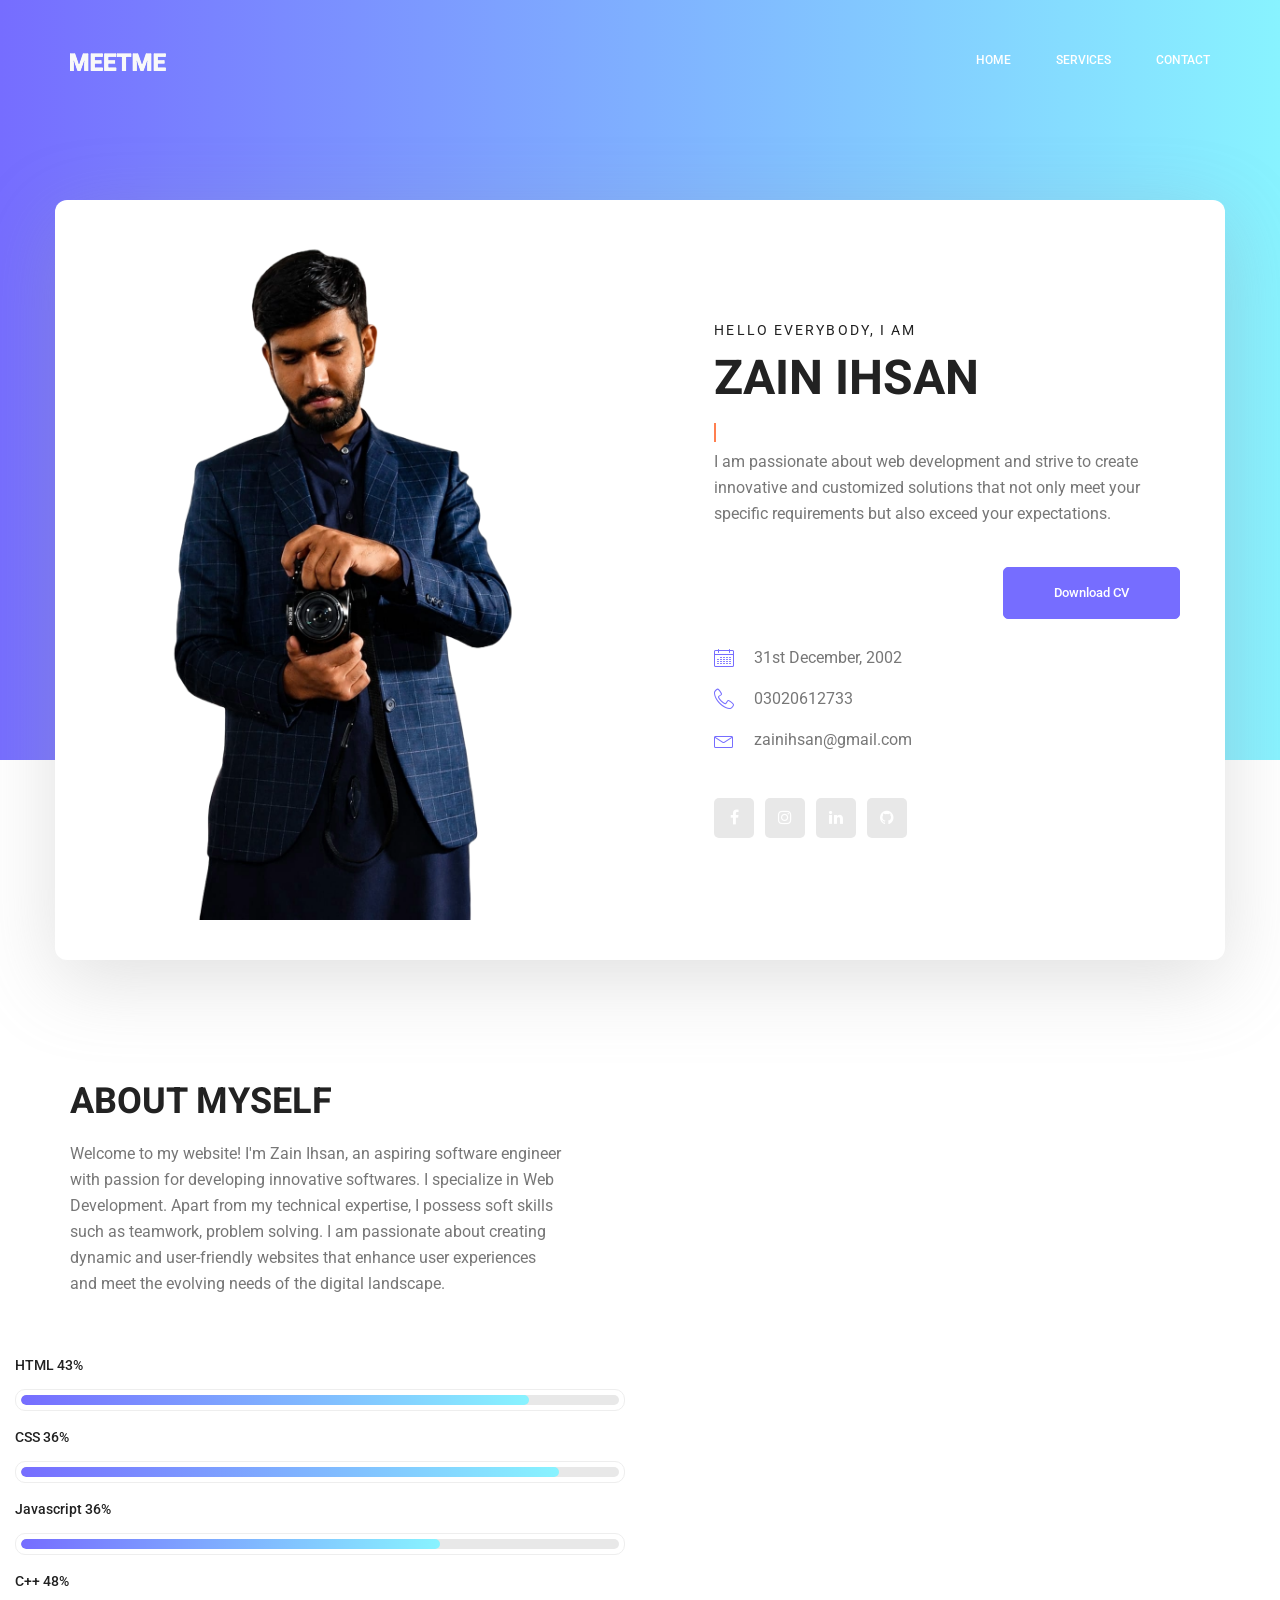
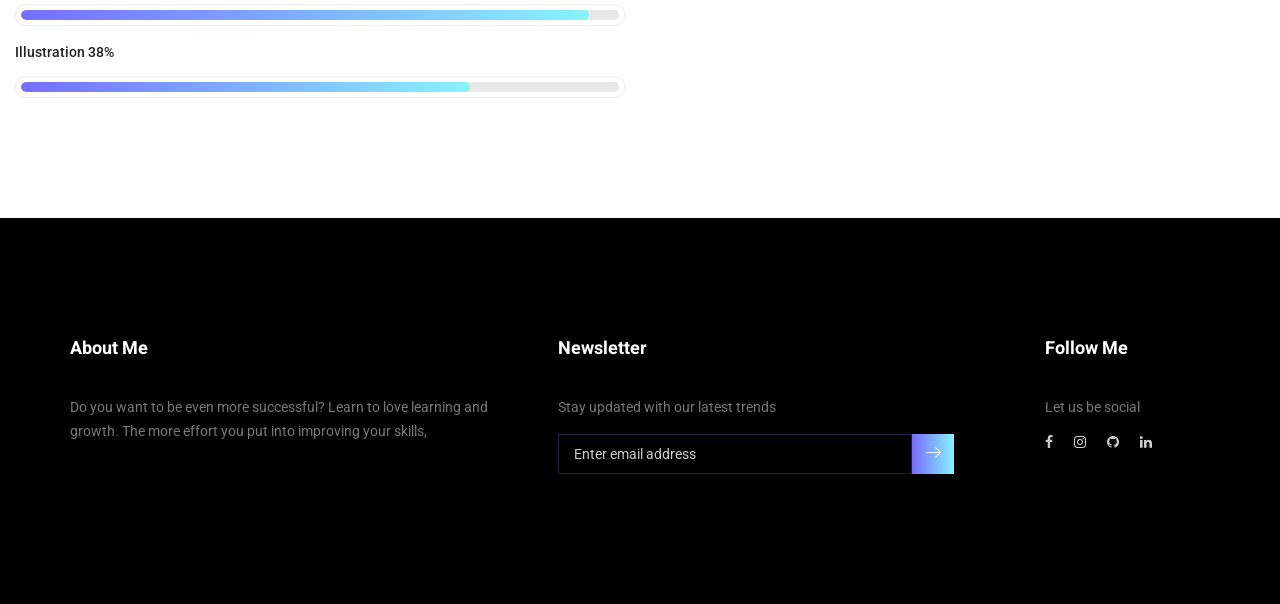
==== commit 49d1681c: "Update index.html" ====
--- a/index.html
+++ b/index.html
@@ -71,7 +71,7 @@
 						<div class="media">
 						<!--	<p style="font-family: Roboto, sans-serif;">Hello Everybody, I am</p> -->
 							<div class="d-flex">
-								<img src="asset/img/personal.png" alt="">
+								<img src="asset/img/Me.png" width=""370" height="680" alt="">
 							</div>
 							<div class="media-body">
 
@@ -549,4 +549,4 @@
         <script src="asset/js/mail-script.js"></script>
         <script src="asset/js/theme.js"></script>
     </body>
-</html>+</html>
--- a/asset/css/style.css
+++ b/asset/css/style.css
@@ -1,46 +1,4 @@
-/*----------------------------------------------------
-@File: Default Styles
-@Author: Rocky Ahmed
-@URL: http://wethemez.com
-Author E-mail: rockybd1995@gmail.com
-
-This file contains the styling for the actual theme, this
-is the file you need to edit to change the look of the
-theme.
----------------------------------------------------- */
-/*=====================================================================
-@Template Name: Builder Construction 
-@Author: Rocky Ahmed
-@Developed By: Rocky Ahmed
-@Developer URL: http://rocky.wethemez.com
-Author E-mail: rockybd1995@gmail.com
-
-@Default Styles
-
-Table of Content:
-01/ Variables
-02/ predefin
-03/ header
-04/ button
-05/ banner
-06/ breadcrumb
-07/ about
-08/ team
-09/ project 
-10/ price 
-11/ team 
-12/ blog 
-13/ video  
-14/ features  
-15/ career  
-16/ contact 
-17/ footer
-
-=====================================================================*/
-/*----------------------------------------------------*/
-/*font Variables*/
-/*Color Variables*/
-/*=================== fonts ====================*/
+
 @import url("https://fonts.googleapis.com/css?family=Heebo:300,400,700,900|Roboto:300,400,500,700");
 /*---------------------------------------------------- */
 /*----------------------------------------------------*/
@@ -3064,4 +3022,4 @@
     5%,20%,25%,40%,45%,60%,65%,80%,85%{
         width: calc(100% + 8px);
     }
-}+}
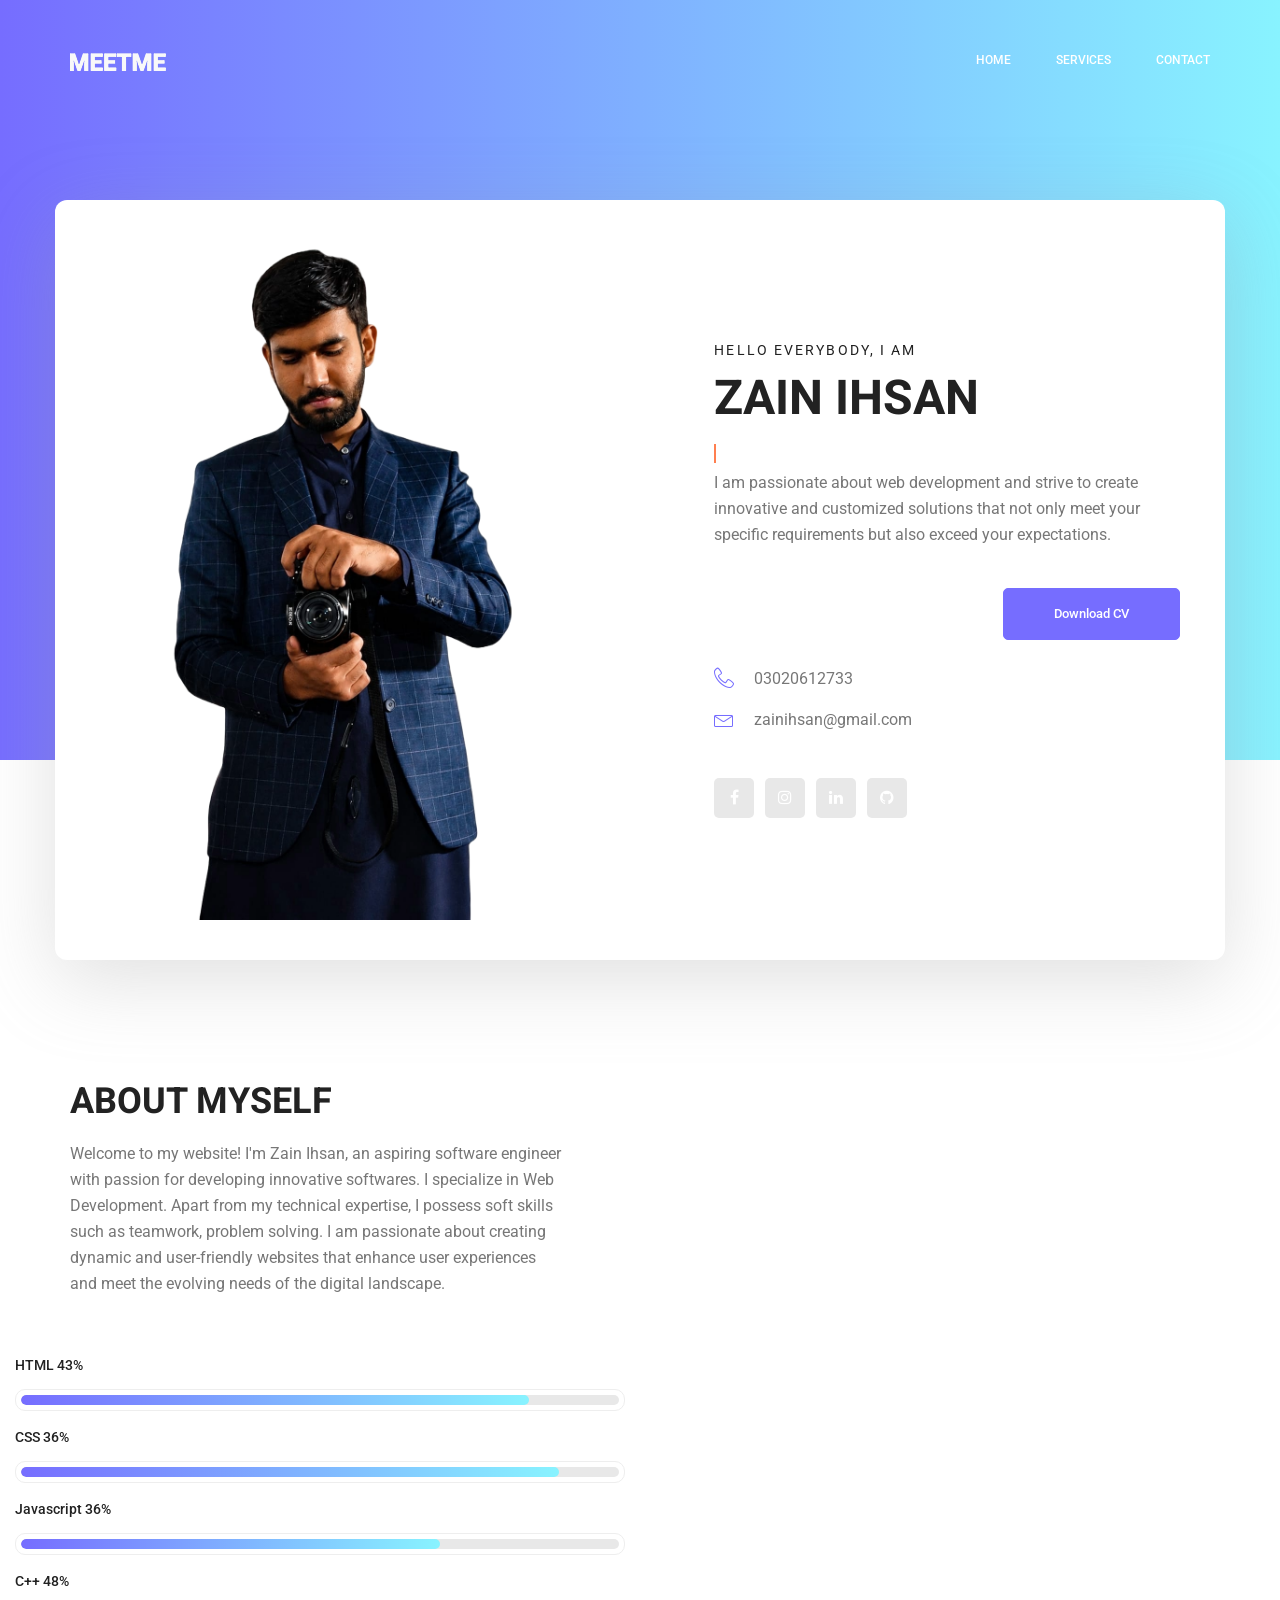
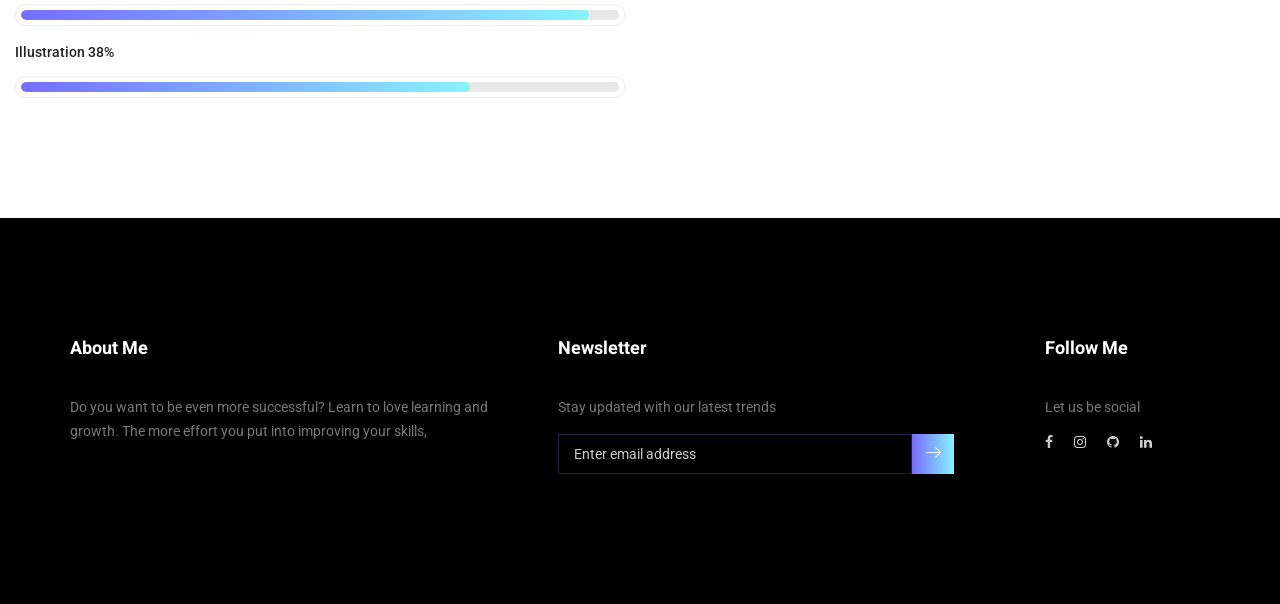
==== commit 773fecf8: "Update index.html" ====
--- a/index.html
+++ b/index.html
@@ -87,7 +87,7 @@
                             </div> 
                             <br>
 									<ul class="list basic_info">
-										<li><a href="#"><i class="lnr lnr-calendar-full"></i> 31st December, 2002</a></li>
+										
 										<li><a href="tel:03020612733"><i class="lnr lnr-phone-handset"></i> 03020612733</a></li>
 										<li><a href="mailto:"zainihsan000@gmail.com><i class="lnr lnr-envelope"></i> zainihsan@gmail.com</a></li>
 										
